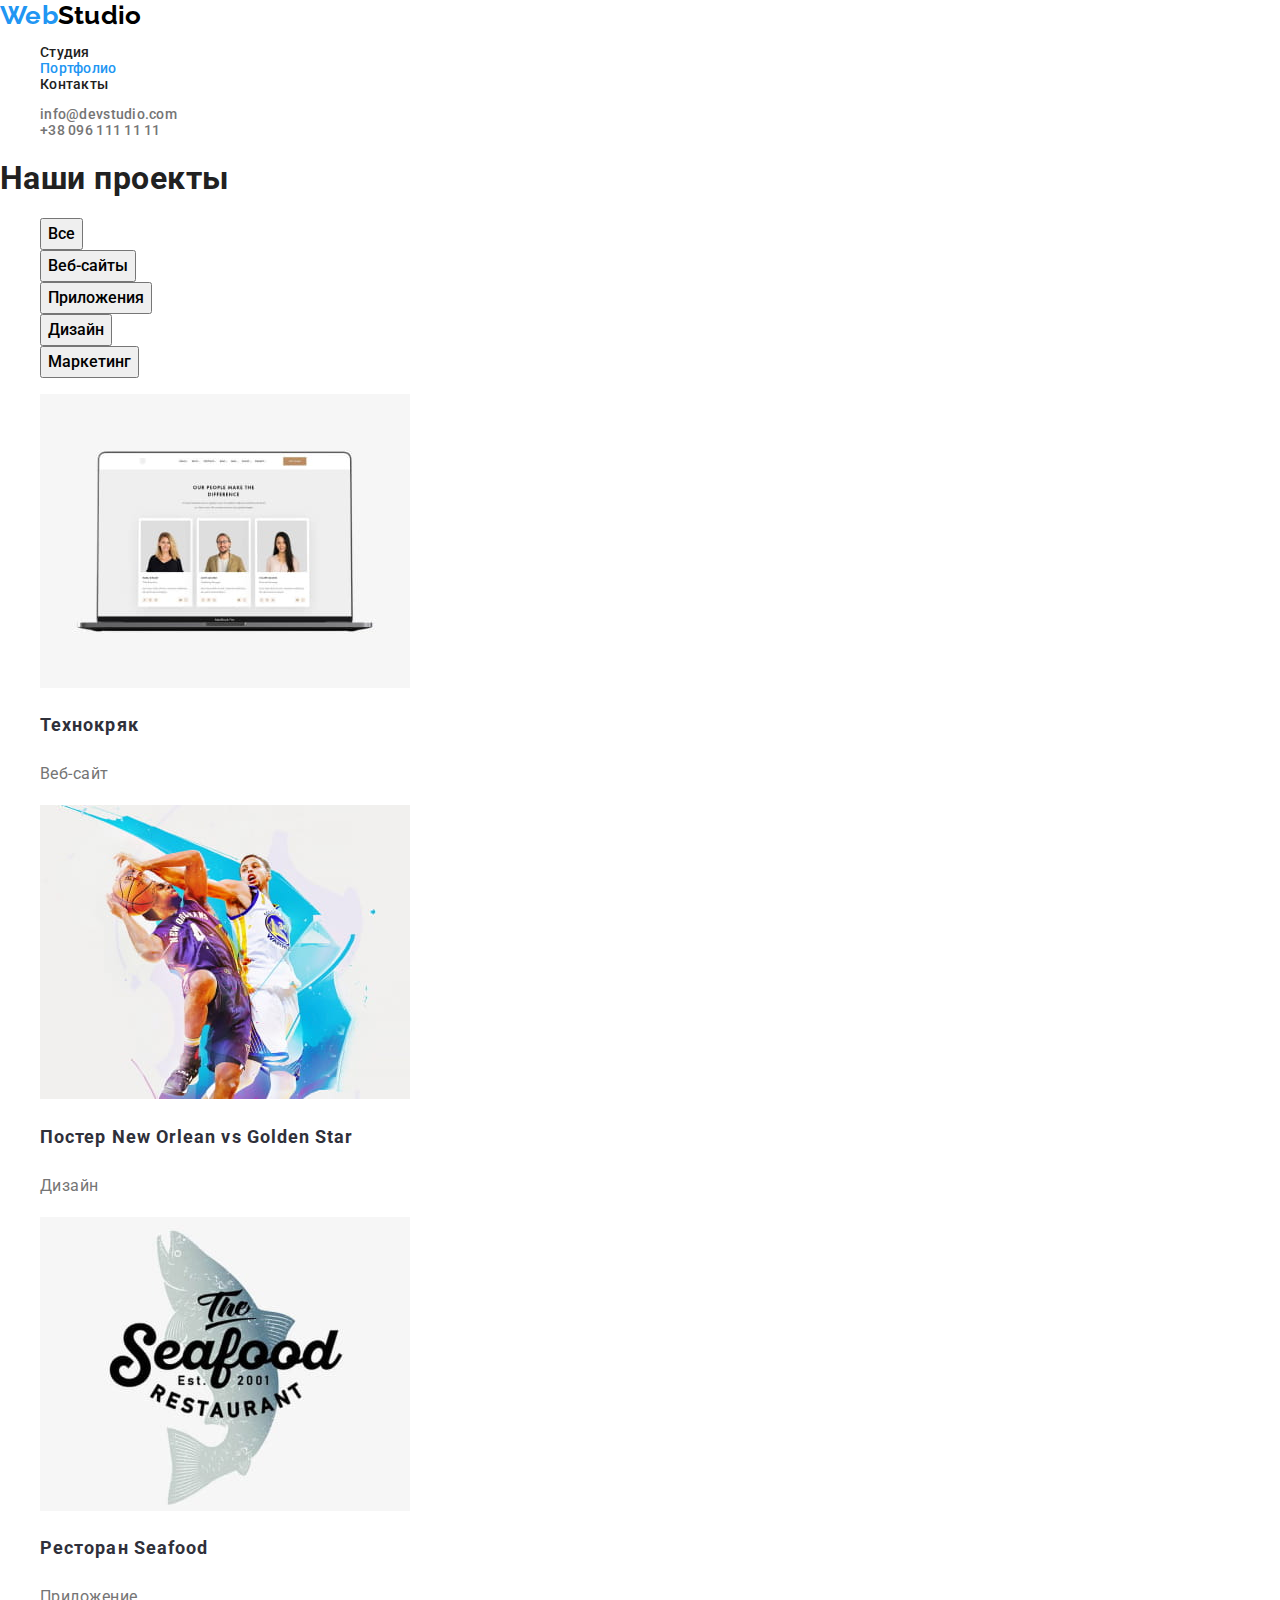
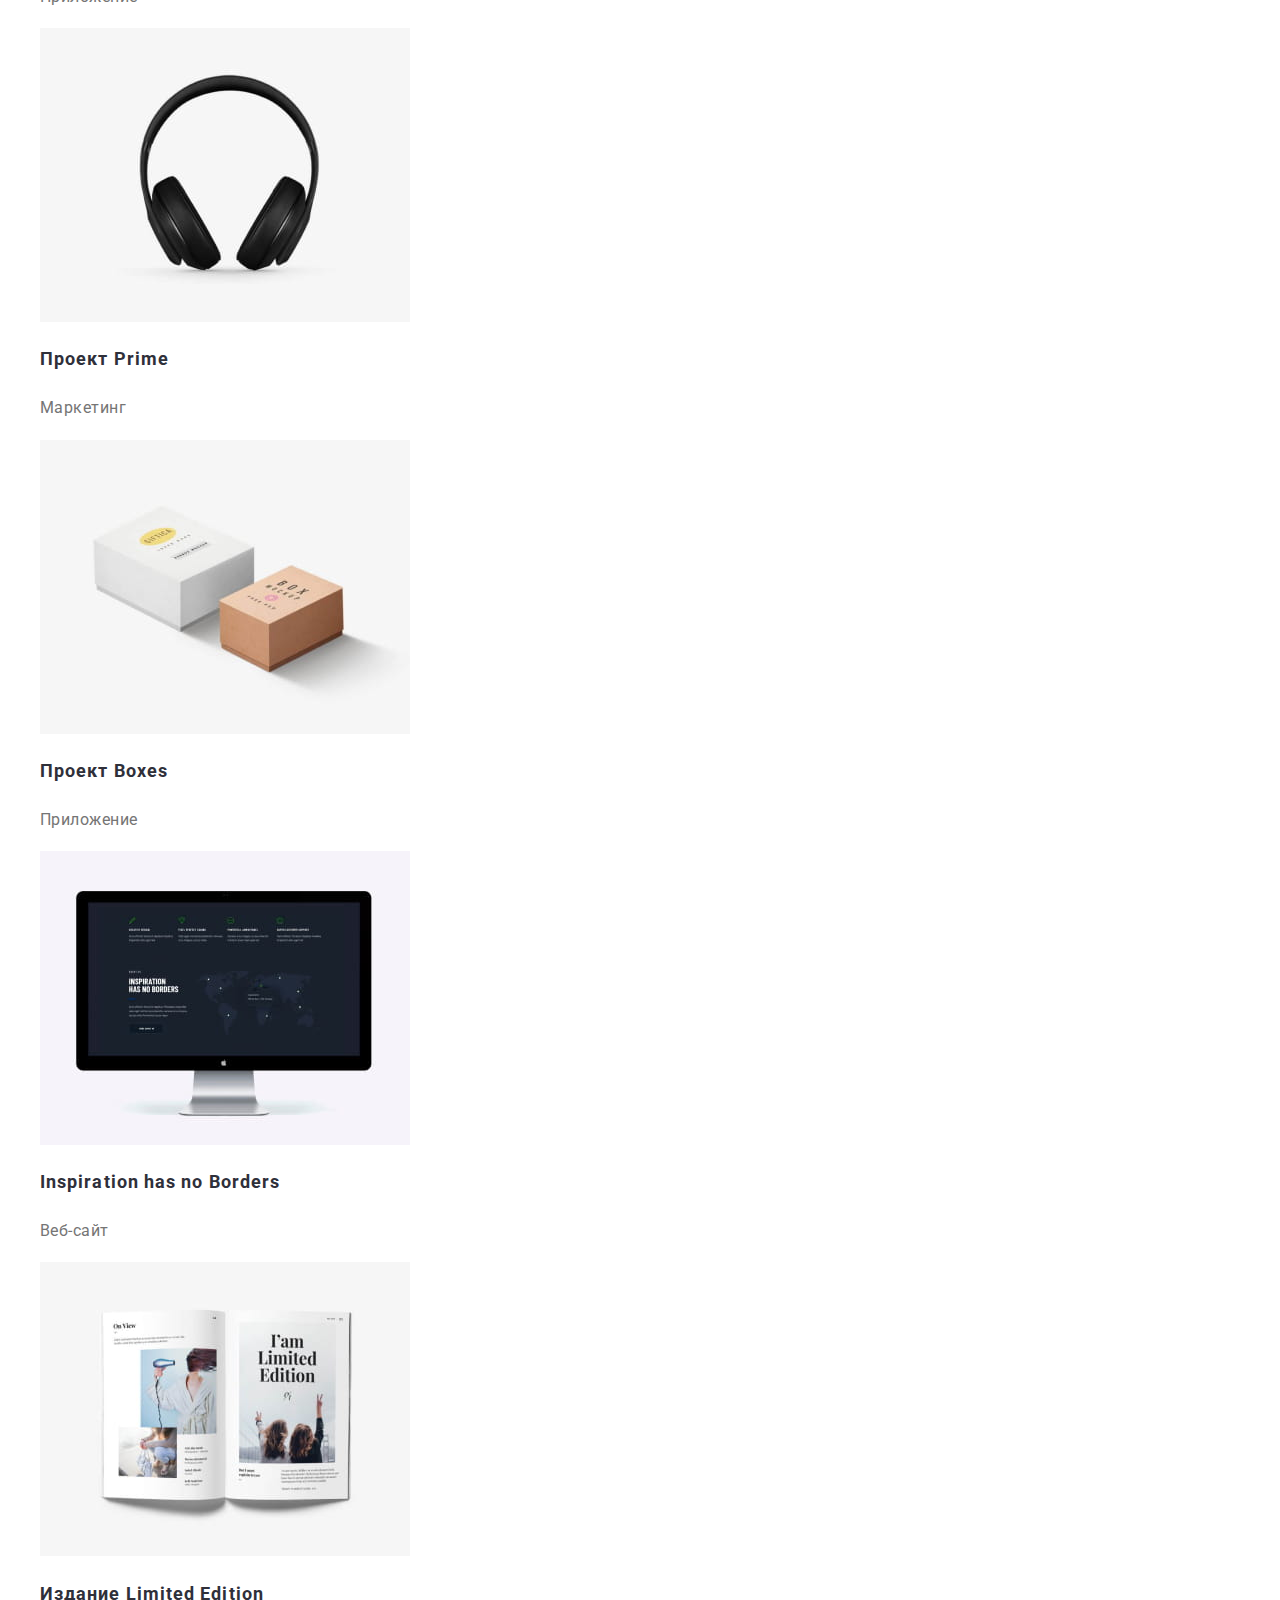
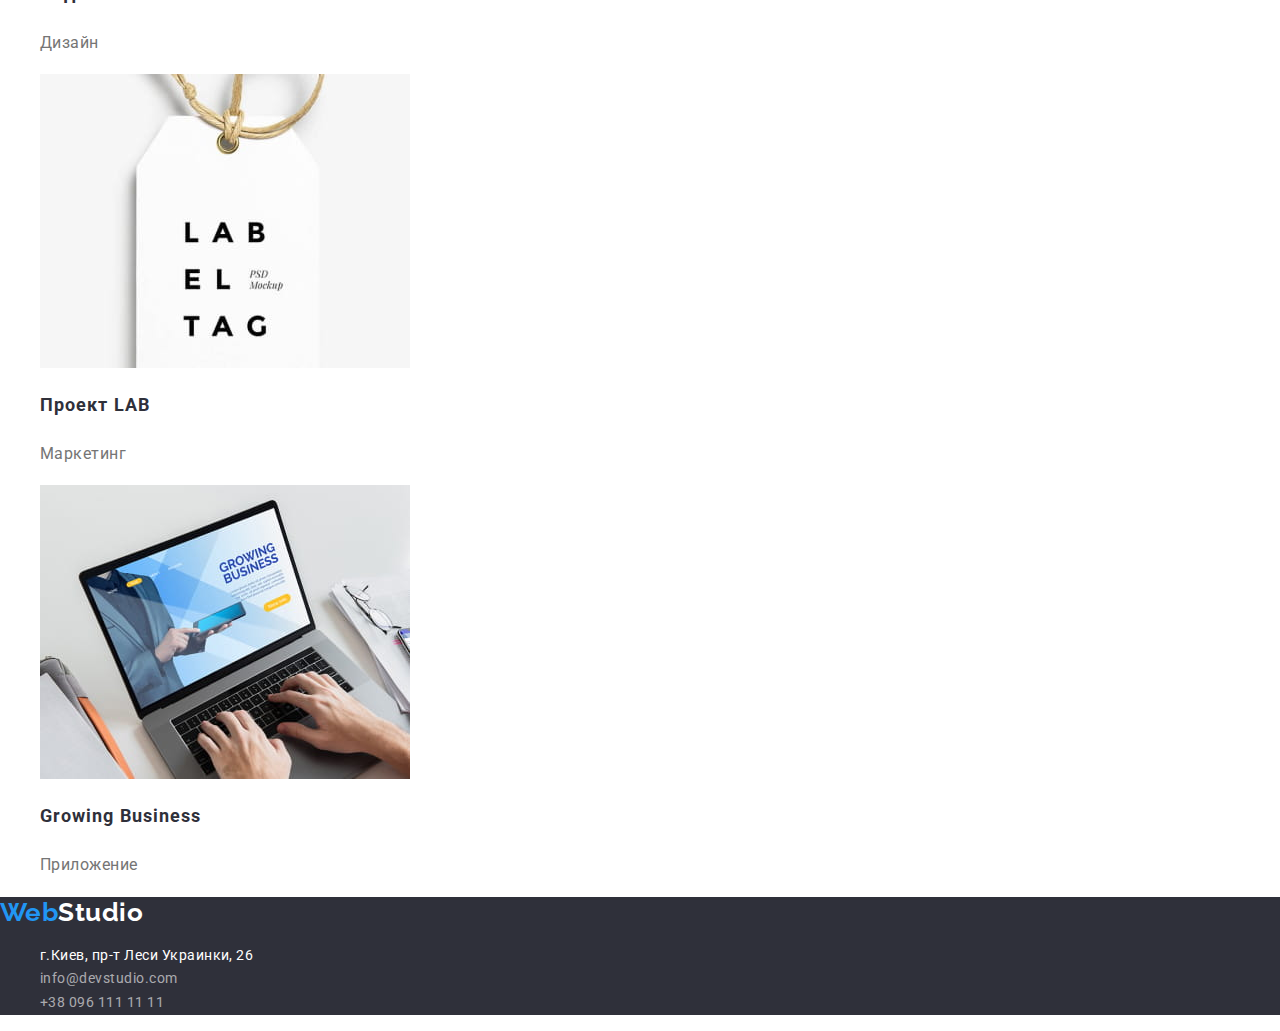
==== portfolio.html @ 336e5e49 "New folders for img" ====
<!DOCTYPE html>
<html lang="ru">

<head>
    <meta charset="UTF-8">
    <meta http-equiv="X-UA-Compatible" content="IE=edge">
    <meta name="viewport" content="width=device-width, initial-scale=1.0">
    <link href="https://fonts.googleapis.com/css2?family=Raleway:wght@700&family=Roboto:wght@400;500;700;900&display=swap"
        rel="stylesheet">    
    <title>Портфолио</title>
    <link rel="stylesheet" href="https://cdnjs.cloudflare.com/ajax/libs/modern-normalize/1.1.0/modern-normalize.min.css">
    <link href="./css/style.css" rel="stylesheet" />
</head>
<body>
    <header class="hat">
        <a href="./index.html" lang="en" class="logo"><span>Web</span>Studio</a>
        <nav>
            <ul class="site-nav">
                <li><a href="./index.html" class="link">Студия</a></li>
                <li><a href="" class="link current">Портфолио</a></li>
                <li><a href="" class="link">Контакты</a></li>
            </ul>
        </nav>
        <ul class="auth-nav">
            <li>
                <a href="mailto:info@devstudio.com" class="link">info@devstudio.com </a>
            </li>
            <li>
                <a href="tel:+380961111111" class="link"> +38 096 111 11 11 </a>
            </li>
        </ul>
    </header>
    <main>
       <section>
           <h1>Наши проекты</h1>
           <ul>
               <li><button type="button" class="filter">Все</button></li>
               <li><button type="button" class="filter">Веб-сайты</button></li>
               <li><button type="button" class="filter">Приложения</button></li>
               <li><button type="button" class="filter">Дизайн</button></li>
               <li><button type="button" class="filter">Маркетинг</button></li>
           </ul>
           <ul>
               <li><a href="">
                      <img src="./images/usprojekt/imgtehno.jpg" alt="Экран ноутбука с фотографиями" width="370">
                      <h2 class="projectname">Технокряк</h2>
                      <p class="filtername">Веб-сайт</p>
                   </a>
                </li>
                <li><a href="">
                      <img src="./images/usprojekt/imgbasket.jpg" alt="Два баскетболиста" width="370">
                      <h2 class="projectname">Постер <span lang="en">New Orlean vs Golden Star</span></h2>
                      <p class="filtername">Дизайн</p>
                    </a>
                </li>
                <li><a href="">
                       <img src="./images/usprojekt/imgfood.jpg" alt="Логотип ресторана" width="370">
                       <h2 class="projectname">Ресторан <span lang="en">Seafood</span></h2>
                       <p class="filtername">Приложение</p>
                    </a>
                </li>
                <li><a href="">
                       <img src="./images/usprojekt/imgheadphone.jpg" alt="Наушники" width="370">
                       <h2 class="projectname">Проект <span lang="en">Prime</span></h2>
                       <p class="filtername">Маркетинг</p>
                    </a>
                </li>
                <li><a href="">
                        <img src="./images/usprojekt/imgboxes.jpg" alt="Две разноцветные коробки" width="370">
                        <h2 class="projectname">Проект <span lang="en">Boxes</span></h2>
                        <p class="filtername">Приложение</p>
                    </a>
                </li>
                <li><a href="">
                        <img src="./images/usprojekt/imgmonic.jpg" alt="Монитор компьютера" width="370">
                        <h2 class="projectname"><span lang="en">Inspiration has no Borders</span></h2>
                        <p class="filtername">Веб-сайт</p>
                    </a>
                </li>
                <li><a href="">
                        <img src="./images/usprojekt/imgmagazine.jpg" alt="Страницы журнала" width="370">
                        <h2 class="projectname">Издание <span lang="en">Limited Edition</span></h2>
                        <p class="filtername">Дизайн</p>
                    </a>
                </li>
                <li><a href="">
                        <img src="./images/usprojekt/imgtag.jpg" alt="Ярлык проекта" width="370">
                        <h2 class="projectname">Проект <span lang="en">LAB</span></h2>
                        <p class="filtername">Маркетинг</p>
                    </a>
                </li>
                <li><a href="">
                        <img src="./images/usprojekt/imglaptop.jpg" alt="Человек работающий на ноутбуке" width="370">
                        <h2 class="projectname"> <span>Growing Business</span></h2>
                        <p class="filtername">Приложение</p>
                    </a>
                </li>                 
           </ul>
       </section>
    </main>
    <footer>
        <a href="/" lang="en" class="footer-logo"><span>Web</span>Studio</a>
        <address>
            <ul>
                <li>
                    <a href="/" class="post">г.Киев, пр-т Леси Украинки, 26</a>
                </li>
                <li>
                    <a href="mailto:info@devstudio.com" class="contacts">info@devstudio.com </a>
                </li>
                <li>
                    <a href="tel:+380961111111" class="contacts"> +38 096 111 11 11 </a>
                </li>
            </ul>
        </address>
    </footer>
</body>

</html>
---- css/style.css ----
/* body */
:root {
  --secondary-color: #FFFFFF;
  --animation-color: #2196F3;
  --paragraph-text-color: #757575;
  --background-main-color: #2F303A;
}
body {
  
  background: var(--secondary-color);
 
  font-family: Roboto, sans-serif;
  letter-spacing: 0.03em;
   /* main text color */
  color: #212121;    
}
a {
  text-decoration: none;  
}
ul {
  list-style-type: none;
}

/* header */
.hat {
  font-weight: 500;
  font-size: 14px;
  line-height: 1.14;
  letter-spacing: 0.02em;
}
.logo {
  color: #000000;
  font-family: 'Raleway', sans-serif;
  font-weight: 700;
  font-size: 26px;
  line-height: 1.19;
}
.logo span {
  color: var(--animation-color);
  font-family: 'Raleway', sans-serif;
}
.site-nav .link{
  color: currentColor; 
}
.site-nav .link:hover,
.site-nav .link:focus {
  color: var(--animation-color)
}
.site-nav .link.current {
 color: var(--animation-color)
}
.auth-nav .link{
    color: var(--paragraph-text-color);
   
}
.auth-nav .link:hover,
.auth-nav .link:focus {
  color:var(--animation-color)
}
.hero {
  background-color: var(--background-main-color);
  font-weight: 900;
  font-size: 44px;
  line-height: 1.36;
  text-align: center;
  letter-spacing: 0.06em;
  text-transform: uppercase;
  
  color: var(--secondary-color);
}
.button {
  font-family: inherit;
  background-color: var(--animation-color);
  font-weight: 700;
  font-size: 16px;
  line-height:1.88;
  letter-spacing: 0.06em;
  
  color: var(--secondary-color);
  cursor: pointer;
}
.button:hover,
.button:focus {
  background: #188CE8;  
}

/* features */
.header {
  font-weight: 700;
  font-size: 36px;
  line-height: 1.17;
  text-align: center;
}
.features-header {
  font-weight: 700;
  font-size: 14px;
  line-height: 1.14;
  text-transform: uppercase;   
}
.text {
  font-size: 14px;
  line-height: 1.71;
   
  color: var(--paragraph-text-color);
}  
  /* team  */

.team {
  background: #F5F4FA;
}
.staff {
  font-weight: 500;
  font-size: 16px;
  line-height: 1.19;
  text-align: center;
}
.staff-job {
  font-size: 16px;
  line-height: 1.19;
  text-align: center;
    
  color: var(--paragraph-text-color);
}
/* footer */

footer {
  background: var(--background-main-color)
}
.footer-logo {
  color: var(--secondary-color);
  font-family: 'Raleway', sans-serif;
  font-weight: 700;
  font-size: 26px;
  line-height: 1.19;
}
.footer-logo span {
  color: var(--animation-color);
  font-family: 'Raleway', sans-serif;
}
.post {
  font-style: normal;
  font-size: 14px;
  line-height: 1.71;
   
  color: var(--secondary-color);
}
.post:hover,
.post:focus {
  color: var(--animation-color)
}
.contacts {
  font-style: normal;
  font-size: 14px;
  line-height: 1.71;
  
  color: rgba(255, 255, 255, 0.6);
}
.contacts:hover,
.contacts:focus {
  color: var(--animation-color)
}
/* portfolio */
/* filter */

.filter {
font-family: inherit;
font-weight: 500;
font-size: 16px;
line-height: 1.62;
cursor: pointer;
}
.filter:hover,
.filter:focus {
  background-color: var(--animation-color);
  color: var(--secondary-color);
}
.projectname {
font-weight: 700;
font-size: 18px;
line-height: 2;
letter-spacing: 0.06em; 

color: var(--background-main-color);
}
.filtername {
font-size: 16px;
line-height: 1.88;
 
color: var(--paragraph-text-color);
}
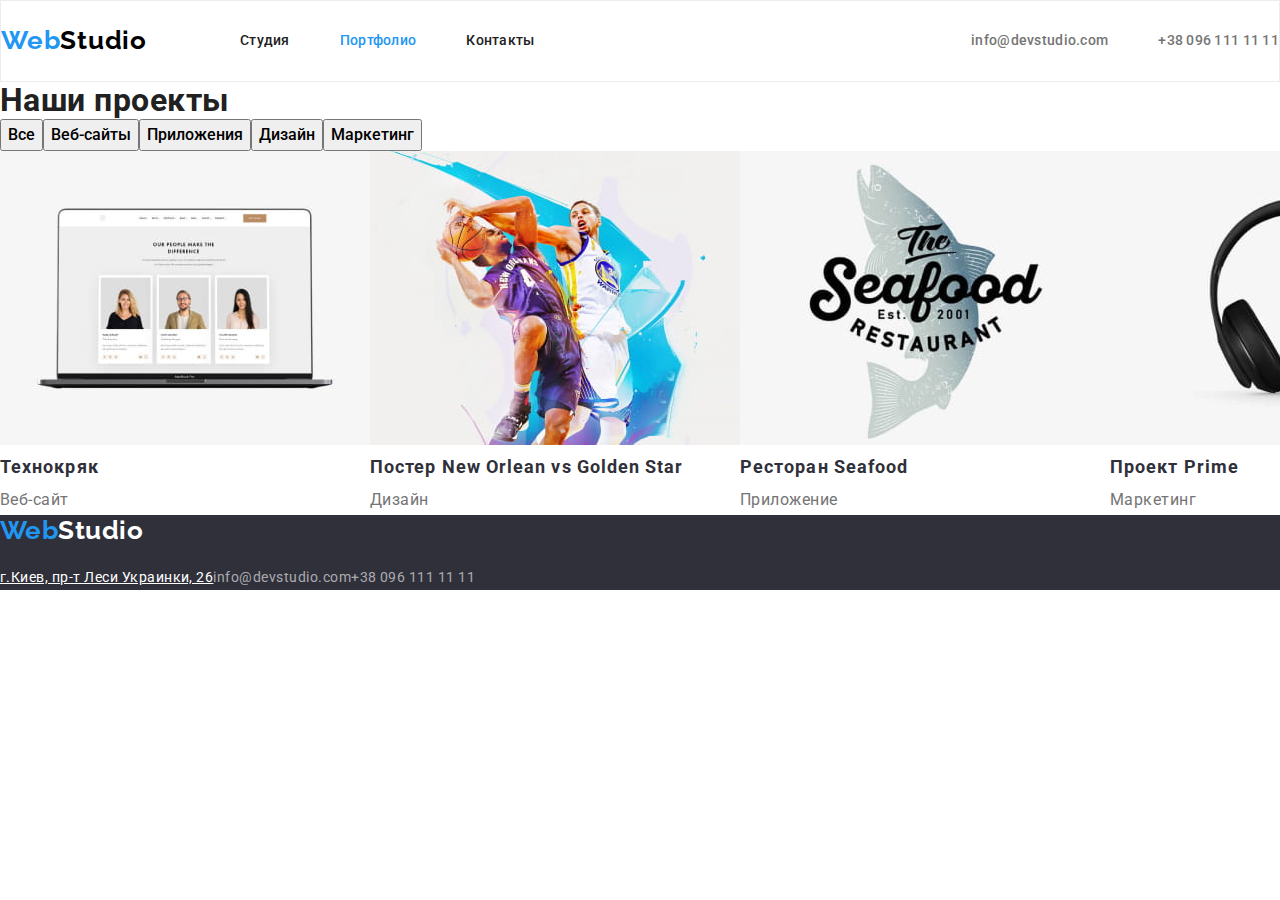
==== commit 974451c7: "Add stiles to first page" ====
--- a/portfolio.html
+++ b/portfolio.html
@@ -11,85 +11,87 @@
     <link rel="stylesheet" href="https://cdnjs.cloudflare.com/ajax/libs/modern-normalize/1.1.0/modern-normalize.min.css">
     <link href="./css/style.css" rel="stylesheet" />
 </head>
-<body>
+<body class="page">
     <header class="hat">
-        <a href="./index.html" lang="en" class="logo"><span>Web</span>Studio</a>
-        <nav>
-            <ul class="site-nav">
-                <li><a href="./index.html" class="link">Студия</a></li>
-                <li><a href="" class="link current">Портфолио</a></li>
-                <li><a href="" class="link">Контакты</a></li>
+        <div class="conteiner main-nav">
+            <a href="/" lang="en" class="logo ref"><span>Web</span>Studio</a>
+            <nav>
+                <ul class="site-nav list">
+                    <li class="site-nav item"><a href="./index.html" class="link ref">Студия</a></li>
+                    <li class="site-nav item"><a href="" class="link ref current"> Портфолио</a></li>
+                    <li class="site-nav item"><a href="" class="link ref">Контакты</a></li>
+                </ul>
+            </nav>
+            <ul class="auth-nav list">
+                <li class="item">
+                    <a href="mailto:info@devstudio.com" class="link ref">info@devstudio.com </a>
+                </li>
+                <li class="item">
+                    <a href="tel:+380961111111" class="link ref"> +38 096 111 11 11 </a>
+                </li>
             </ul>
-        </nav>
-        <ul class="auth-nav">
-            <li>
-                <a href="mailto:info@devstudio.com" class="link">info@devstudio.com </a>
-            </li>
-            <li>
-                <a href="tel:+380961111111" class="link"> +38 096 111 11 11 </a>
-            </li>
-        </ul>
+        </div>
     </header>
     <main>
        <section>
            <h1>Наши проекты</h1>
-           <ul>
+           <ul class="list">
                <li><button type="button" class="filter">Все</button></li>
                <li><button type="button" class="filter">Веб-сайты</button></li>
                <li><button type="button" class="filter">Приложения</button></li>
                <li><button type="button" class="filter">Дизайн</button></li>
                <li><button type="button" class="filter">Маркетинг</button></li>
            </ul>
-           <ul>
-               <li><a href="">
+           <ul class="list">
+               <li><a href="" class="ref">
                       <img src="./images/usprojekt/imgtehno.jpg" alt="Экран ноутбука с фотографиями" width="370">
                       <h2 class="projectname">Технокряк</h2>
                       <p class="filtername">Веб-сайт</p>
                    </a>
                 </li>
-                <li><a href="">
+                <li><a href="" class="ref">
                       <img src="./images/usprojekt/imgbasket.jpg" alt="Два баскетболиста" width="370">
                       <h2 class="projectname">Постер <span lang="en">New Orlean vs Golden Star</span></h2>
                       <p class="filtername">Дизайн</p>
                     </a>
                 </li>
-                <li><a href="">
+                <li><a href="" class="ref">
                        <img src="./images/usprojekt/imgfood.jpg" alt="Логотип ресторана" width="370">
                        <h2 class="projectname">Ресторан <span lang="en">Seafood</span></h2>
                        <p class="filtername">Приложение</p>
                     </a>
                 </li>
-                <li><a href="">
+                <li><a href="" class="ref">
                        <img src="./images/usprojekt/imgheadphone.jpg" alt="Наушники" width="370">
                        <h2 class="projectname">Проект <span lang="en">Prime</span></h2>
                        <p class="filtername">Маркетинг</p>
                     </a>
                 </li>
-                <li><a href="">
+                <li><a href="" class="ref">
                         <img src="./images/usprojekt/imgboxes.jpg" alt="Две разноцветные коробки" width="370">
                         <h2 class="projectname">Проект <span lang="en">Boxes</span></h2>
                         <p class="filtername">Приложение</p>
                     </a>
                 </li>
-                <li><a href="">
+                <li><a href="" class="ref">
                         <img src="./images/usprojekt/imgmonic.jpg" alt="Монитор компьютера" width="370">
                         <h2 class="projectname"><span lang="en">Inspiration has no Borders</span></h2>
                         <p class="filtername">Веб-сайт</p>
                     </a>
                 </li>
-                <li><a href="">
+                <li><a href="" class="ref">
                         <img src="./images/usprojekt/imgmagazine.jpg" alt="Страницы журнала" width="370">
                         <h2 class="projectname">Издание <span lang="en">Limited Edition</span></h2>
                         <p class="filtername">Дизайн</p>
                     </a>
                 </li>
-                <li><a href="">
+                <li><a href="" class="ref">
                         <img src="./images/usprojekt/imgtag.jpg" alt="Ярлык проекта" width="370">
                         <h2 class="projectname">Проект <span lang="en">LAB</span></h2>
                         <p class="filtername">Маркетинг</p>
                     </a>
                 </li>
-                <li><a href="">
+                <li><a href="" class="ref">
                         <img src="./images/usprojekt/imglaptop.jpg" alt="Человек работающий на ноутбуке" width="370">
                         <h2 class="projectname"> <span>Growing Business</span></h2>
                         <p class="filtername">Приложение</p>
@@ -99,17 +101,17 @@
        </section>
     </main>
     <footer>
-        <a href="/" lang="en" class="footer-logo"><span>Web</span>Studio</a>
+        <a href="/" lang="en" class="footer-logo ref"><span>Web</span>Studio</a>
         <address>
-            <ul>
+            <ul class="list">
                 <li>
                     <a href="/" class="post">г.Киев, пр-т Леси Украинки, 26</a>
                 </li>
                 <li>
-                    <a href="mailto:info@devstudio.com" class="contacts">info@devstudio.com </a>
+                    <a href="mailto:info@devstudio.com" class="contacts ref">info@devstudio.com </a>
                 </li>
                 <li>
-                    <a href="tel:+380961111111" class="contacts"> +38 096 111 11 11 </a>
+                    <a href="tel:+380961111111" class="contacts ref"> +38 096 111 11 11 </a>
                 </li>
             </ul>
         </address>
--- a/css/style.css
+++ b/css/style.css
@@ -5,30 +5,61 @@
   --paragraph-text-color: #757575;
   --background-main-color: #2F303A;
 }
-body {
-  
-  background: var(--secondary-color);
- 
+
+h1,
+h2,
+h3,
+ul,
+p {
+  margin-top: 0;
+  margin-bottom: 0;
+}
+.page {
   font-family: Roboto, sans-serif;
   letter-spacing: 0.03em;
    /* main text color */
   color: #212121;    
 }
-a {
+.section {
+  padding-top: 94px;
+  padding-bottom: 94px;
+}
+
+.ref {
   text-decoration: none;  
 }
-ul {
+.list {
+  display: flex;
+  padding-left: 0;
   list-style-type: none;
 }
 
-/* header */
+/* Navigation*/
+
 .hat {
+  border: 1px solid #ECECEC;
   font-weight: 500;
   font-size: 14px;
   line-height: 1.14;
   letter-spacing: 0.02em;
 }
+.container {
+  outline: 2px solid red;
+  width: 1200px;
+  padding-left: 15px;
+  padding-right: 15px;
+  margin-right: auto;
+  margin-left: auto;
+}
+.main-nav {
+  display: flex;
+  align-items: center;
+}
 .logo {
+  margin-top: 24px;
+  margin-bottom: 25px;
+  letter-spacing: 0.03em;
+  
   color: #000000;
   font-family: 'Raleway', sans-serif;
   font-weight: 700;
@@ -39,8 +70,15 @@
   color: var(--animation-color);
   font-family: 'Raleway', sans-serif;
 }
-.site-nav .link{
-  color: currentColor; 
+.item:not(:last-child) {
+  margin-right: 50px;
+}
+.site-nav.list {
+  padding: 0;
+  margin-left: 93px;
+}
+.site-nav .link{  
+  color: currentColor;   
 }
 .site-nav .link:hover,
 .site-nav .link:focus {
@@ -49,28 +87,42 @@
 .site-nav .link.current {
  color: var(--animation-color)
 }
+.auth-nav.list {
+  padding-left: 0;
+  margin-left: auto;
+}
 .auth-nav .link{
-    color: var(--paragraph-text-color);
-   
+    color: var(--paragraph-text-color);   
 }
 .auth-nav .link:hover,
 .auth-nav .link:focus {
   color:var(--animation-color)
 }
+
+/* Content of page */
+/* hero */
 .hero {
-  background-color: var(--background-main-color);
+text-align: center;
+background-color: var(--background-main-color);
+}
+.slogan {
+  width: 1200px;
+  margin-bottom: 30px;
   font-weight: 900;
   font-size: 44px;
-  line-height: 1.36;
-  text-align: center;
+  line-height: 1.36;  
   letter-spacing: 0.06em;
   text-transform: uppercase;
   
-  color: var(--secondary-color);
+  color: var(--secondary-color);  
 }
 .button {
+  margin-bottom: 200px;
   font-family: inherit;
   background-color: var(--animation-color);
+  box-shadow: 0px 4px 4px rgba(0, 0, 0, 0.15);
+  border-radius: 4px;
+  padding: 8px 30px;
   font-weight: 700;
   font-size: 16px;
   line-height:1.88;
@@ -84,49 +136,132 @@
   background: #188CE8;  
 }
 
-/* features */
+/* section features */
 .header {
   font-weight: 700;
   font-size: 36px;
   line-height: 1.17;
   text-align: center;
 }
+.hidden {
+  position: absolute;
+  width: 1px;
+  height: 1px;
+  margin: -1px;
+  border: 0;
+  padding: 0;
+
+  white-space: nowrap;
+  clip-path: inset(100%);
+  clip: rect(0 0 0 0);
+  overflow: hidden;
+}
 .features-header {
+  margin-bottom: 10px;
   font-weight: 700;
   font-size: 14px;
   line-height: 1.14;
   text-transform: uppercase;   
 }
+.features.list {
+  flex-wrap: wrap;
+}
+.features-box {
+  width: 270px;  
+  margin-right: 30px;  
+}
+.features-box:nth-child(4n) {
+  margin-right: 0;
+}
+/* section specialization */
+
+.specialization {
+  width: 376px;
+  margin-right: auto;
+  margin-left: auto;
+  margin-bottom: 50px;
+}
+.specialization-list {
+  width: 370px;
+  margin-right: 30px;  
+}
+.specialization-list:nth-child(3n) {
+  margin-right: 0;
+}
+.specialization-list:nth-last-child()
 .text {
   font-size: 14px;
   line-height: 1.71;
    
   color: var(--paragraph-text-color);
-}  
-  /* team  */
+} 
+.image {
+  display: block;
+}
+  /* section team  */
 
 .team {
   background: #F5F4FA;
 }
+.team-list {
+  width: 264px;
+  margin-right: auto;
+  margin-left: auto;
+  margin-bottom: 50px;
+}
+.team-staff {
+  display: block;
+  width: 270px;
+  margin-right: 30px;
+  box-shadow: 0px 1px 3px rgba(0, 0, 0, 0.12),
+  0px 1px 1px rgba(0, 0, 0, 0.14),
+  0px 2px 1px rgba(0, 0, 0, 0.2);
+  border-radius: 0px 0px 4px 4px;
+  background-color: #FFFFFF;
+}
+.team-staff:nth-child(4n) {
+  margin-right: 0;
+}
+.team-player {
+  margin-bottom: 30px;
+}
+.card {
+ text-align: center;
+  
+}
 .staff {
+  margin-bottom: 10px;
   font-weight: 500;
   font-size: 16px;
   line-height: 1.19;
-  text-align: center;
-}
+ }
 .staff-job {
+  margin-bottom: 30px;
   font-size: 16px;
   line-height: 1.19;
-  text-align: center;
-    
+     
   color: var(--paragraph-text-color);
 }
-/* footer */
+
+/* Footer */
 
 footer {
   background: var(--background-main-color)
 }
-.footer-logo {
+.infooter {
+  padding-top: 60px;
+}
+.box {  
+  display: inline-flex;
+  padding-top: 60px;
+  padding-bottom: 60px;
+  flex-direction: column;
+  width: 231px;
+}
+.footer-logo { 
+  display: inline-block;
+  width: 145px;
+  margin-bottom: 20px;  
   color: var(--secondary-color);
   font-family: 'Raleway', sans-serif;
   font-weight: 700;
@@ -136,6 +271,16 @@
 .footer-logo span {
   color: var(--animation-color);
   font-family: 'Raleway', sans-serif;
+}
+.address-list {
+  display: inline-flex;
+  flex-direction: column;
+  width: 231px;
+  padding-left: 0;
+  list-style-type: none;  
+}
+.address-item:not(:last-child) {
+  padding-bottom: 5px;
 }
 .post {
   font-style: normal;
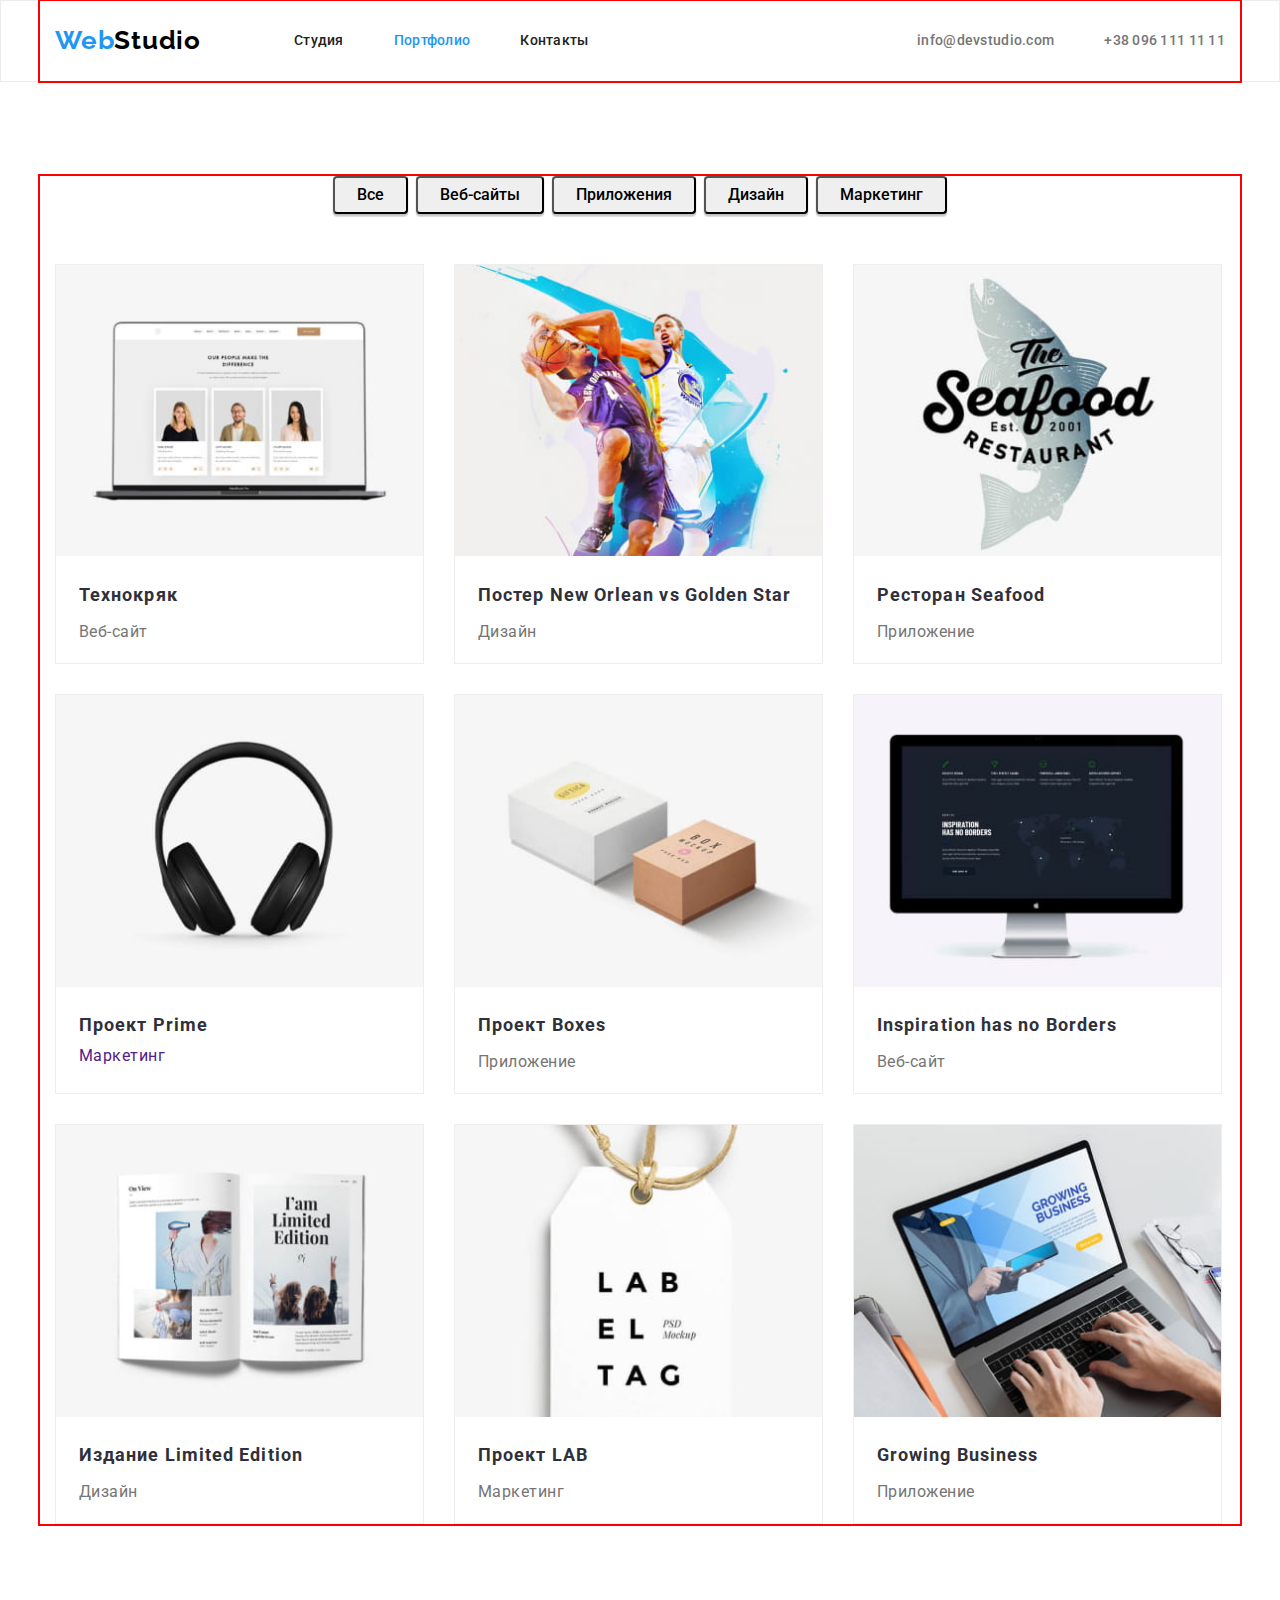
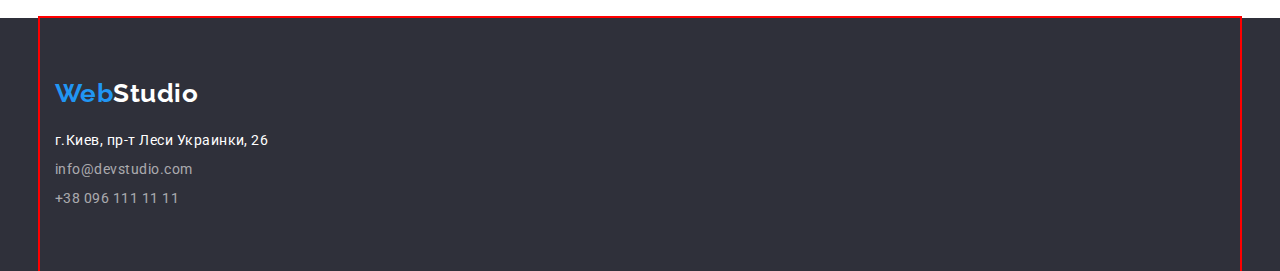
==== commit 065fcf40: "Add styles to second page" ====
--- a/portfolio.html
+++ b/portfolio.html
@@ -12,13 +12,14 @@
     <link href="./css/style.css" rel="stylesheet" />
 </head>
 <body class="page">
+    <!-- Portfolio -->
     <header class="hat">
-        <div class="conteiner main-nav">
+        <div class="container main-nav">
             <a href="/" lang="en" class="logo ref"><span>Web</span>Studio</a>
             <nav>
                 <ul class="site-nav list">
                     <li class="site-nav item"><a href="./index.html" class="link ref">Студия</a></li>
-                    <li class="site-nav item"><a href="" class="link ref current"> Портфолио</a></li>
+                    <li class="site-nav item"><a href="" class="link current ref"> Портфолио</a></li>
                     <li class="site-nav item"><a href="" class="link ref">Контакты</a></li>
                 </ul>
             </nav>
@@ -33,88 +34,121 @@
         </div>
     </header>
     <main>
-       <section>
-           <h1>Наши проекты</h1>
-           <ul class="list">
-               <li><button type="button" class="filter">Все</button></li>
-               <li><button type="button" class="filter">Веб-сайты</button></li>
-               <li><button type="button" class="filter">Приложения</button></li>
-               <li><button type="button" class="filter">Дизайн</button></li>
-               <li><button type="button" class="filter">Маркетинг</button></li>
-           </ul>
-           <ul class="list">
-               <li><a href="" class="ref">
-                      <img src="./images/usprojekt/imgtehno.jpg" alt="Экран ноутбука с фотографиями" width="370">
-                      <h2 class="projectname">Технокряк</h2>
-                      <p class="filtername">Веб-сайт</p>
-                   </a>
-                </li>
-                <li><a href="" class="ref">
-                      <img src="./images/usprojekt/imgbasket.jpg" alt="Два баскетболиста" width="370">
-                      <h2 class="projectname">Постер <span lang="en">New Orlean vs Golden Star</span></h2>
-                      <p class="filtername">Дизайн</p>
-                    </a>
-                </li>
-                <li><a href="" class="ref">
-                       <img src="./images/usprojekt/imgfood.jpg" alt="Логотип ресторана" width="370">
-                       <h2 class="projectname">Ресторан <span lang="en">Seafood</span></h2>
-                       <p class="filtername">Приложение</p>
-                    </a>
-                </li>
-                <li><a href="" class="ref">
-                       <img src="./images/usprojekt/imgheadphone.jpg" alt="Наушники" width="370">
-                       <h2 class="projectname">Проект <span lang="en">Prime</span></h2>
-                       <p class="filtername">Маркетинг</p>
-                    </a>
-                </li>
-                <li><a href="" class="ref">
-                        <img src="./images/usprojekt/imgboxes.jpg" alt="Две разноцветные коробки" width="370">
-                        <h2 class="projectname">Проект <span lang="en">Boxes</span></h2>
-                        <p class="filtername">Приложение</p>
-                    </a>
-                </li>
-                <li><a href="" class="ref">
-                        <img src="./images/usprojekt/imgmonic.jpg" alt="Монитор компьютера" width="370">
-                        <h2 class="projectname"><span lang="en">Inspiration has no Borders</span></h2>
-                        <p class="filtername">Веб-сайт</p>
-                    </a>
-                </li>
-                <li><a href="" class="ref">
-                        <img src="./images/usprojekt/imgmagazine.jpg" alt="Страницы журнала" width="370">
-                        <h2 class="projectname">Издание <span lang="en">Limited Edition</span></h2>
-                        <p class="filtername">Дизайн</p>
-                    </a>
-                </li>
-                <li><a href="" class="ref">
-                        <img src="./images/usprojekt/imgtag.jpg" alt="Ярлык проекта" width="370">
-                        <h2 class="projectname">Проект <span lang="en">LAB</span></h2>
-                        <p class="filtername">Маркетинг</p>
-                    </a>
-                </li>
-                <li><a href="" class="ref">
-                        <img src="./images/usprojekt/imglaptop.jpg" alt="Человек работающий на ноутбуке" width="370">
-                        <h2 class="projectname"> <span>Growing Business</span></h2>
-                        <p class="filtername">Приложение</p>
-                    </a>
-                </li>                 
-           </ul>
+        <!-- Our Projects -->
+       <section class="section">
+            <div class="container">
+                <h1 class="header hidden">Наши проекты</h1>
+                <!-- Filters -->
+                <div class="filters">
+                <ul class="list rectangles">
+                    <li class="rectangle"><button type="button" class="filter">Все</button></li>
+                    <li class="rectangle"><button type="button" class="filter">Веб-сайты</button></li>
+                    <li class="rectangle"><button type="button" class="filter">Приложения</button></li>
+                    <li class="rectangle"><button type="button" class="filter">Дизайн</button></li>
+                    <li class="rectangle"><button type="button" class="filter">Маркетинг</button></li>
+                </ul>
+                <!-- Projects -->
+                </div>
+            <div class="projects">
+                <ul class="project-list list">
+                    <li class="project"><a href="" class="ref">
+                            <img class="project-item" src="./images/usprojekt/imgtehno.jpg" alt="Экран ноутбука с фотографиями" width="367">
+                            <div class="project-card">
+                                <h2 class="project-name">Технокряк</h2>
+                                <p class="filter-name">Веб-сайт</p>
+                            </div>                            
+                        </a>
+                    </li>
+                    <li class="project"><a href="" class="ref">
+                            <img class="project-item" src="./images/usprojekt/imgbasket.jpg" alt="Два баскетболиста" width="367">
+                            <div class="project-card">
+                                <h2 class="project-name">Постер <span lang="en">New Orlean vs Golden Star</span></h2>
+                                <p class="filter-name">Дизайн</p>
+                            </div>                            
+                        </a>
+                    </li>
+                    <li class="project"><a href="" class="ref">
+                            <img class="project-item" src="./images/usprojekt/imgfood.jpg" alt="Логотип ресторана" width="367">
+                            <div class="project-card">
+                                <h2 class="project-name">Ресторан <span lang="en">Seafood</span></h2>
+                                <p class="filter-name">Приложение</p>
+                            </div>                            
+                        </a>
+                    </li>
+                    <li class="project"><a href="" class="ref">
+                            <img class="project-item" src="./images/usprojekt/imgheadphone.jpg" alt="Наушники" width="367">
+                            <div class="project-card">
+                                <h2 class="project-name">Проект <span lang="en">Prime</span></h2>
+                                <p class="filte-rname">Маркетинг</p>
+                            </div>                            
+                        </a>
+                    </li>
+                    <li class="project"><a href="" class="ref">
+                            <img class="project-item" src="./images/usprojekt/imgboxes.jpg" alt="Две разноцветные коробки" width="367">
+                            <div class="project-card">
+                                <h2 class="project-name">Проект <span lang="en">Boxes</span></h2>
+                                <p class="filter-name">Приложение</p>
+                            </div>                            
+                        </a>
+                    </li>
+                    <li class="project"><a href="" class="ref">
+                            <img class="project-item" src="./images/usprojekt/imgmonic.jpg" alt="Монитор компьютера" width="367">
+                            <div class="project-card">
+                                <h2 class="project-name"><span lang="en">Inspiration has no Borders</span></h2>
+                                <p class="filter-name">Веб-сайт</p>
+                            </div>                            
+                        </a>
+                    </li>
+                    <li class="project"><a href="" class="ref">
+                            <img class="project-item" src="./images/usprojekt/imgmagazine.jpg" alt="Страницы журнала" width="367">
+                            <div class="project-card">
+                                <h2 class="project-name">Издание <span lang="en">Limited Edition</span></h2>
+                                <p class="filter-name">Дизайн</p>
+                            </div>                            
+                        </a>
+                    </li>
+                    <li class="project"><a href="" class="ref">
+                            <img class="project-item" src="./images/usprojekt/imgtag.jpg" alt="Ярлык проекта" width="367">
+                            <div class="project-card">
+                                <h2 class="project-name">Проект <span lang="en">LAB</span></h2>
+                                <p class="filter-name">Маркетинг</p>
+                            </div>                            
+                        </a>
+                    </li>
+                    <li class="project"><a href="" class="ref">
+                            <img class="project-item" src="./images/usprojekt/imglaptop.jpg" alt="Человек работающий на ноутбуке" width="367">
+                            <div class="project-card">
+                                <h2 class="project-name"><span lang="en">Growing Business</span></h2>
+                                <p class="filter-name">Приложение</p>
+                            </div>                            
+                        </a>
+                    </li>
+                </ul>
+            </div>           
+        </div>
        </section>
     </main>
+    <!-- Footer -->
     <footer>
-        <a href="/" lang="en" class="footer-logo ref"><span>Web</span>Studio</a>
-        <address>
-            <ul class="list">
-                <li>
-                    <a href="/" class="post">г.Киев, пр-т Леси Украинки, 26</a>
-                </li>
-                <li>
-                    <a href="mailto:info@devstudio.com" class="contacts ref">info@devstudio.com </a>
-                </li>
-                <li>
-                    <a href="tel:+380961111111" class="contacts ref"> +38 096 111 11 11 </a>
-                </li>
-            </ul>
-        </address>
+        <section class="footer container">
+            <div class="infooter box">
+                <a href="/" lang="en" class="footer-logo ref"><span>Web</span>Studio</a>
+                <address>
+                    <ul class="address-list">
+                        <li class="address-item">
+                            <a href="/" class="post ref">г.Киев, пр-т Леси Украинки, 26</a>
+                        </li>
+                        <li class="address-item">
+                            <a href="mailto:info@devstudio.com" class="address contacts ref">info@devstudio.com </a>
+                        </li>
+                        <li class="address-item">
+                            <a href="tel:+380961111111" class="contacts ref"> +38 096 111 11 11 </a>
+                        </li>
+                    </ul>
+                </address>
+            </div>
+        </section>
+    
     </footer>
 </body>
 
--- a/css/style.css
+++ b/css/style.css
@@ -4,6 +4,7 @@
   --animation-color: #2196F3;
   --paragraph-text-color: #757575;
   --background-main-color: #2F303A;
+   
 }
 
 h1,
@@ -217,7 +218,7 @@
   0px 1px 1px rgba(0, 0, 0, 0.14),
   0px 2px 1px rgba(0, 0, 0, 0.2);
   border-radius: 0px 0px 4px 4px;
-  background-color: #FFFFFF;
+  background-color: var(--secondary-color);
 }
 .team-staff:nth-child(4n) {
   margin-right: 0;
@@ -304,32 +305,66 @@
 .contacts:focus {
   color: var(--animation-color)
 }
-/* portfolio */
-/* filter */
-
+/* Page Portfolio */
+/* Our Projects */
+
+.rectangles {
+  justify-content: center; 
+  margin-bottom: 50px;
+}
+.rectangles .rectangle + .rectangle {
+  margin-left: 8px;
+}
 .filter {
-font-family: inherit;
-font-weight: 500;
-font-size: 16px;
-line-height: 1.62;
-cursor: pointer;
+  padding: 4px 22px;
+  font-family: inherit;
+  font-weight: 500;
+  font-size: 16px;
+  line-height: 1.62;
+  box-shadow: 0px 3px 1px rgba(0, 0, 0, 0.1),
+  0px 1px 2px rgba(0, 0, 0, 0.08),
+  0px 2px 2px rgba(0, 0, 0, 0.12);
+  border-radius: 4px;
+  cursor: pointer;
 }
 .filter:hover,
 .filter:focus {
   background-color: var(--animation-color);
   color: var(--secondary-color);
 }
-.projectname {
-font-weight: 700;
-font-size: 18px;
-line-height: 2;
-letter-spacing: 0.06em; 
-
-color: var(--background-main-color);
-}
-.filtername {
-font-size: 16px;
-line-height: 1.88;
- 
-color: var(--paragraph-text-color);
-}
+.project-list {
+  flex-wrap: wrap;  
+  background: var(--secondary-color);  
+}
+.project {
+  border: 1px solid #EEEEEE; 
+}
+.project:not(:nth-child(3n)) {
+  margin-right: 30px;  
+}
+.project:not(:nth-child(n + 7)) {
+  margin-bottom: 30px;
+}
+.project-item {
+  margin-bottom: 16px;
+}
+.project-card {
+  margin-right: 23px;
+  margin-bottom: 16px;
+  margin-left: 23px;
+}
+.project-name {
+  margin-bottom: 4px;
+  font-weight: 700;
+  font-size: 18px;
+  line-height: 2;
+  letter-spacing: 0.06em; 
+
+  color: var(--background-main-color);
+}
+.filter-name {
+  font-size: 16px;
+  line-height: 1.88;
+  
+  color: var(--paragraph-text-color);
+}
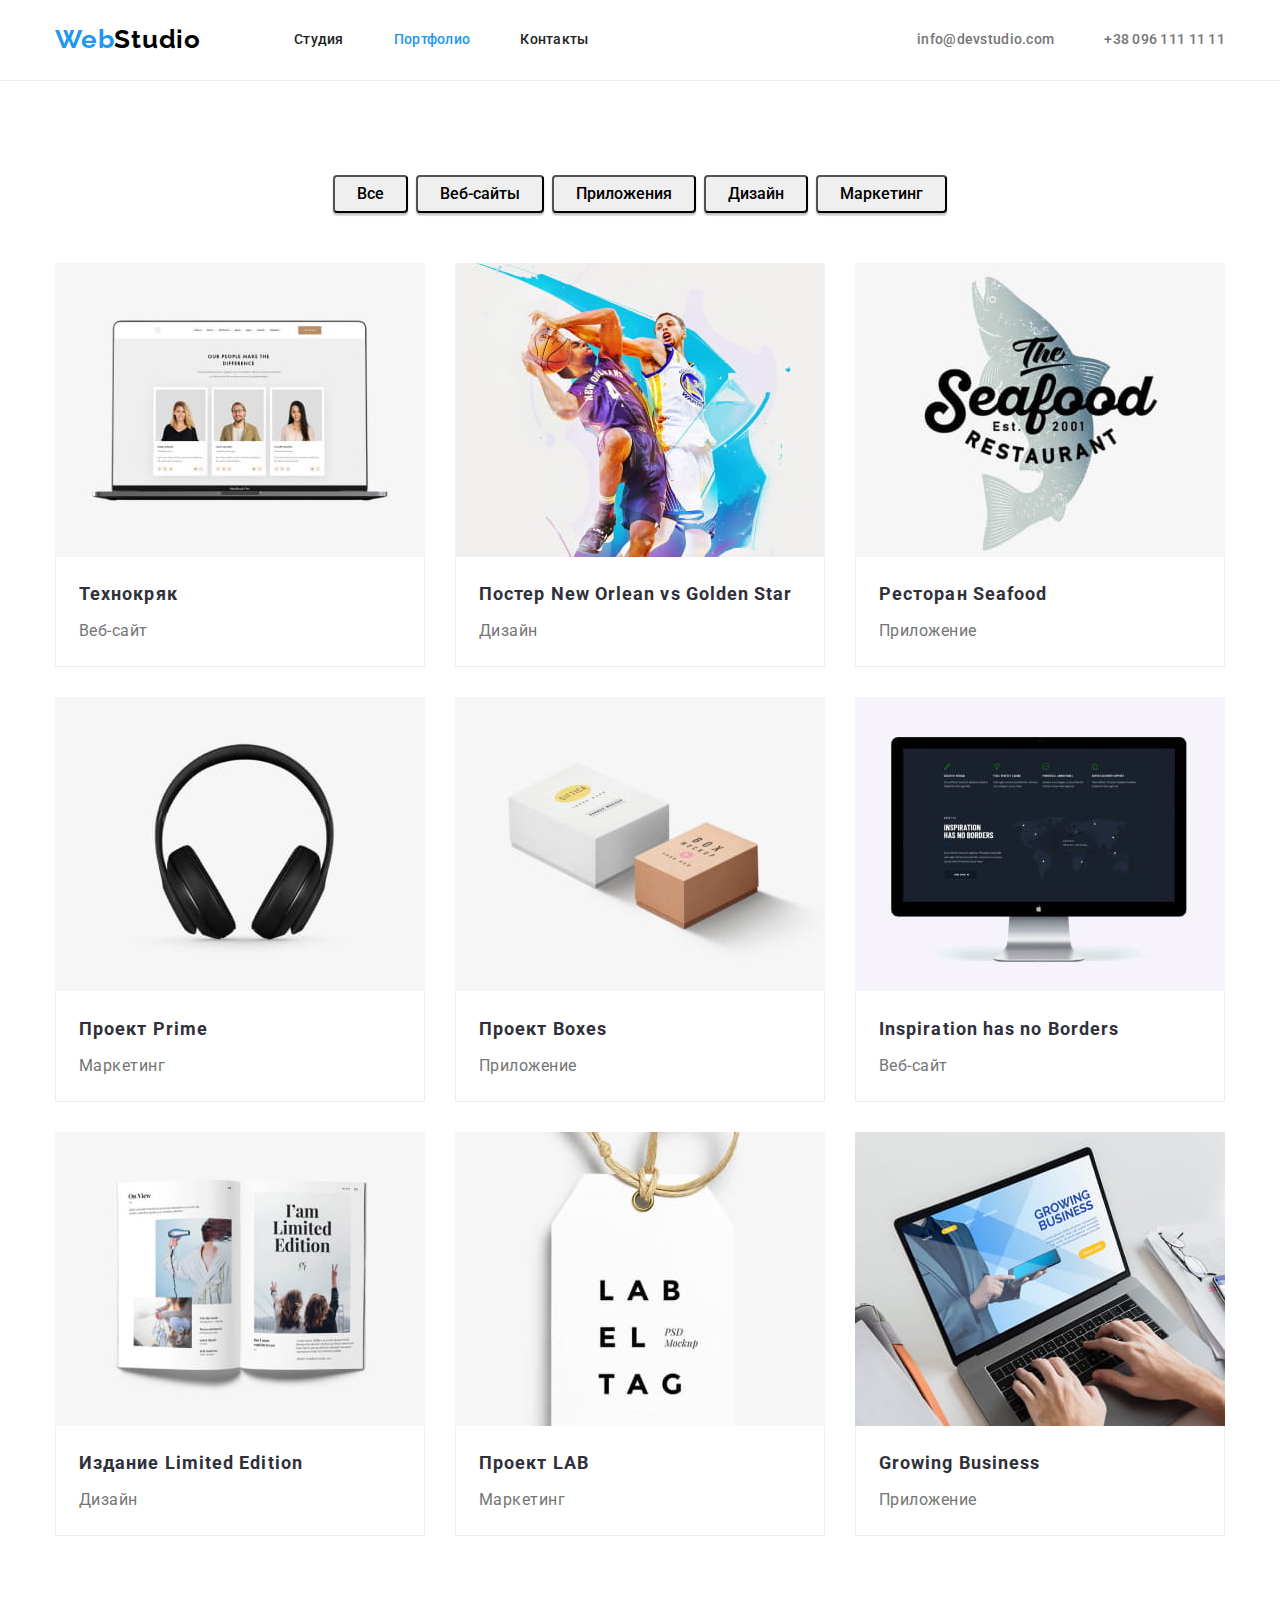
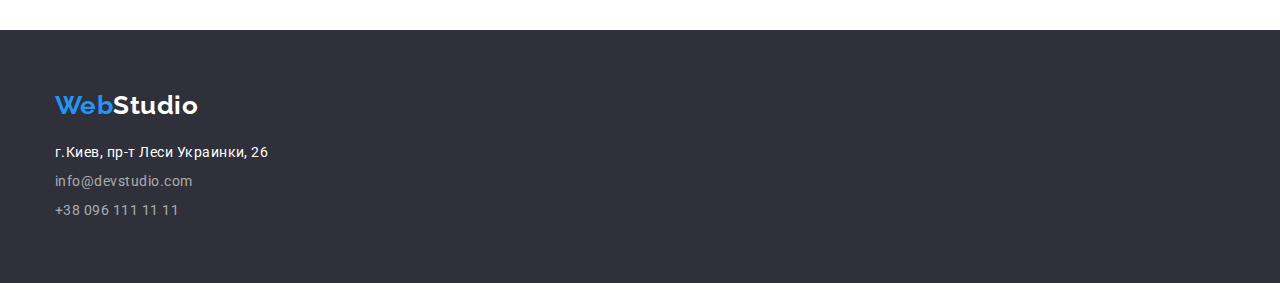
==== commit dfa9c2ed: "Some chenges sizes picture to pages" ====
--- a/portfolio.html
+++ b/portfolio.html
@@ -52,75 +52,93 @@
             <div class="projects">
                 <ul class="project-list list">
                     <li class="project"><a href="" class="ref">
-                            <img class="project-item" src="./images/usprojekt/imgtehno.jpg" alt="Экран ноутбука с фотографиями" width="367">
-                            <div class="project-card">
-                                <h2 class="project-name">Технокряк</h2>
-                                <p class="filter-name">Веб-сайт</p>
-                            </div>                            
+                            <img class="project-item" src="./images/usprojekt/imgtehno.jpg" alt="Экран ноутбука с фотографиями" width="370">
+                            <div class="project-border">
+                                <div class="project-card">
+                                    <h2 class="project-name">Технокряк</h2>
+                                    <p class="filter-name">Веб-сайт</p>
+                                </div>
+                            </div>                                                     
                         </a>
                     </li>
                     <li class="project"><a href="" class="ref">
-                            <img class="project-item" src="./images/usprojekt/imgbasket.jpg" alt="Два баскетболиста" width="367">
-                            <div class="project-card">
-                                <h2 class="project-name">Постер <span lang="en">New Orlean vs Golden Star</span></h2>
-                                <p class="filter-name">Дизайн</p>
-                            </div>                            
+                            <img class="project-item" src="./images/usprojekt/imgbasket.jpg" alt="Два баскетболиста" width="370">
+                            <div class="project-border">
+                                <div class="project-card">
+                                    <h2 class="project-name">Постер <span lang="en">New Orlean vs Golden Star</span></h2>
+                                    <p class="filter-name">Дизайн</p>
+                                </div>
+                            </div>                                                       
                         </a>
                     </li>
                     <li class="project"><a href="" class="ref">
-                            <img class="project-item" src="./images/usprojekt/imgfood.jpg" alt="Логотип ресторана" width="367">
-                            <div class="project-card">
-                                <h2 class="project-name">Ресторан <span lang="en">Seafood</span></h2>
-                                <p class="filter-name">Приложение</p>
-                            </div>                            
+                            <img class="project-item" src="./images/usprojekt/imgfood.jpg" alt="Логотип ресторана" width="370">
+                            <div class="project-border">
+                                <div class="project-card">
+                                    <h2 class="project-name">Ресторан <span lang="en">Seafood</span></h2>
+                                    <p class="filter-name">Приложение</p>
+                                </div>
+                            </div>                                                       
                         </a>
                     </li>
                     <li class="project"><a href="" class="ref">
-                            <img class="project-item" src="./images/usprojekt/imgheadphone.jpg" alt="Наушники" width="367">
-                            <div class="project-card">
-                                <h2 class="project-name">Проект <span lang="en">Prime</span></h2>
-                                <p class="filte-rname">Маркетинг</p>
-                            </div>                            
+                            <img class="project-item" src="./images/usprojekt/imgheadphone.jpg" alt="Наушники" width="370">
+                            <div class="project-border">
+                                <div class="project-card">
+                                    <h2 class="project-name">Проект <span lang="en">Prime</span></h2>
+                                    <p class="filter-name">Маркетинг</p>
+                                </div>
+                            </div>                                                       
                         </a>
                     </li>
                     <li class="project"><a href="" class="ref">
-                            <img class="project-item" src="./images/usprojekt/imgboxes.jpg" alt="Две разноцветные коробки" width="367">
-                            <div class="project-card">
-                                <h2 class="project-name">Проект <span lang="en">Boxes</span></h2>
-                                <p class="filter-name">Приложение</p>
-                            </div>                            
+                            <img class="project-item" src="./images/usprojekt/imgboxes.jpg" alt="Две разноцветные коробки" width="370">
+                            <div class="project-border">
+                                <div class="project-card">
+                                    <h2 class="project-name">Проект <span lang="en">Boxes</span></h2>
+                                    <p class="filter-name">Приложение</p>
+                                </div>
+                            </div>                                                      
                         </a>
                     </li>
                     <li class="project"><a href="" class="ref">
-                            <img class="project-item" src="./images/usprojekt/imgmonic.jpg" alt="Монитор компьютера" width="367">
-                            <div class="project-card">
-                                <h2 class="project-name"><span lang="en">Inspiration has no Borders</span></h2>
-                                <p class="filter-name">Веб-сайт</p>
-                            </div>                            
+                            <img class="project-item" src="./images/usprojekt/imgmonic.jpg" alt="Монитор компьютера" width="370">
+                            <div class="project-border">
+                                <div class="project-card">
+                                    <h2 class="project-name"><span lang="en">Inspiration has no Borders</span></h2>
+                                    <p class="filter-name">Веб-сайт</p>
+                                </div>
+                            </div>                                                     
                         </a>
                     </li>
                     <li class="project"><a href="" class="ref">
-                            <img class="project-item" src="./images/usprojekt/imgmagazine.jpg" alt="Страницы журнала" width="367">
-                            <div class="project-card">
-                                <h2 class="project-name">Издание <span lang="en">Limited Edition</span></h2>
-                                <p class="filter-name">Дизайн</p>
-                            </div>                            
+                            <img class="project-item" src="./images/usprojekt/imgmagazine.jpg" alt="Страницы журнала" width="370">
+                            <div class="project-border">
+                                <div class="project-card">
+                                    <h2 class="project-name">Издание <span lang="en">Limited Edition</span></h2>
+                                    <p class="filter-name">Дизайн</p>
+                                </div>
+                            </div>                                                       
                         </a>
                     </li>
                     <li class="project"><a href="" class="ref">
-                            <img class="project-item" src="./images/usprojekt/imgtag.jpg" alt="Ярлык проекта" width="367">
-                            <div class="project-card">
-                                <h2 class="project-name">Проект <span lang="en">LAB</span></h2>
-                                <p class="filter-name">Маркетинг</p>
-                            </div>                            
+                            <img class="project-item" src="./images/usprojekt/imgtag.jpg" alt="Ярлык проекта" width="370">
+                            <div class="project-border">
+                                <div class="project-card">
+                                    <h2 class="project-name">Проект <span lang="en">LAB</span></h2>
+                                    <p class="filter-name">Маркетинг</p>
+                                </div>
+                            </div>                                                        
                         </a>
                     </li>
                     <li class="project"><a href="" class="ref">
-                            <img class="project-item" src="./images/usprojekt/imglaptop.jpg" alt="Человек работающий на ноутбуке" width="367">
-                            <div class="project-card">
-                                <h2 class="project-name"><span lang="en">Growing Business</span></h2>
-                                <p class="filter-name">Приложение</p>
-                            </div>                            
+                            <img class="project-item" src="./images/usprojekt/imglaptop.jpg" alt="Человек работающий на ноутбуке" width="370">
+                            <div class="project-border">
+                                <div class="project-card">
+                                    <h2 class="project-name"><span lang="en">Growing Business</span></h2>
+                                    <p class="filter-name">Приложение</p>
+                                </div>
+                            </div>                                                        
                         </a>
                     </li>
                 </ul>
--- a/css/style.css
+++ b/css/style.css
@@ -38,14 +38,13 @@
 /* Navigation*/
 
 .hat {
-  border: 1px solid #ECECEC;
+  border-bottom: 1px solid #ECECEC;
   font-weight: 500;
   font-size: 14px;
   line-height: 1.14;
   letter-spacing: 0.02em;
 }
 .container {
-  outline: 2px solid red;
   width: 1200px;
   padding-left: 15px;
   padding-right: 15px;
@@ -336,22 +335,28 @@
   flex-wrap: wrap;  
   background: var(--secondary-color);  
 }
-.project {
-  border: 1px solid #EEEEEE; 
-}
 .project:not(:nth-child(3n)) {
   margin-right: 30px;  
 }
 .project:not(:nth-child(n + 7)) {
   margin-bottom: 30px;
 }
+
 .project-item {
-  margin-bottom: 16px;
+  margin-bottom: 0px;
+}
+.project-border {
+  border-right: 1px solid #EEEEEE;
+  border-bottom: 1px solid #EEEEEE;
+  border-left: 1px solid #EEEEEE;
+  margin-top: -4px;
+  padding-top: 4px;
 }
 .project-card {
+  padding-top: 15px;
   margin-right: 23px;
-  margin-bottom: 16px;
-  margin-left: 23px;
+  margin-bottom: 20px;
+  margin-left: 23px;  
 }
 .project-name {
   margin-bottom: 4px;
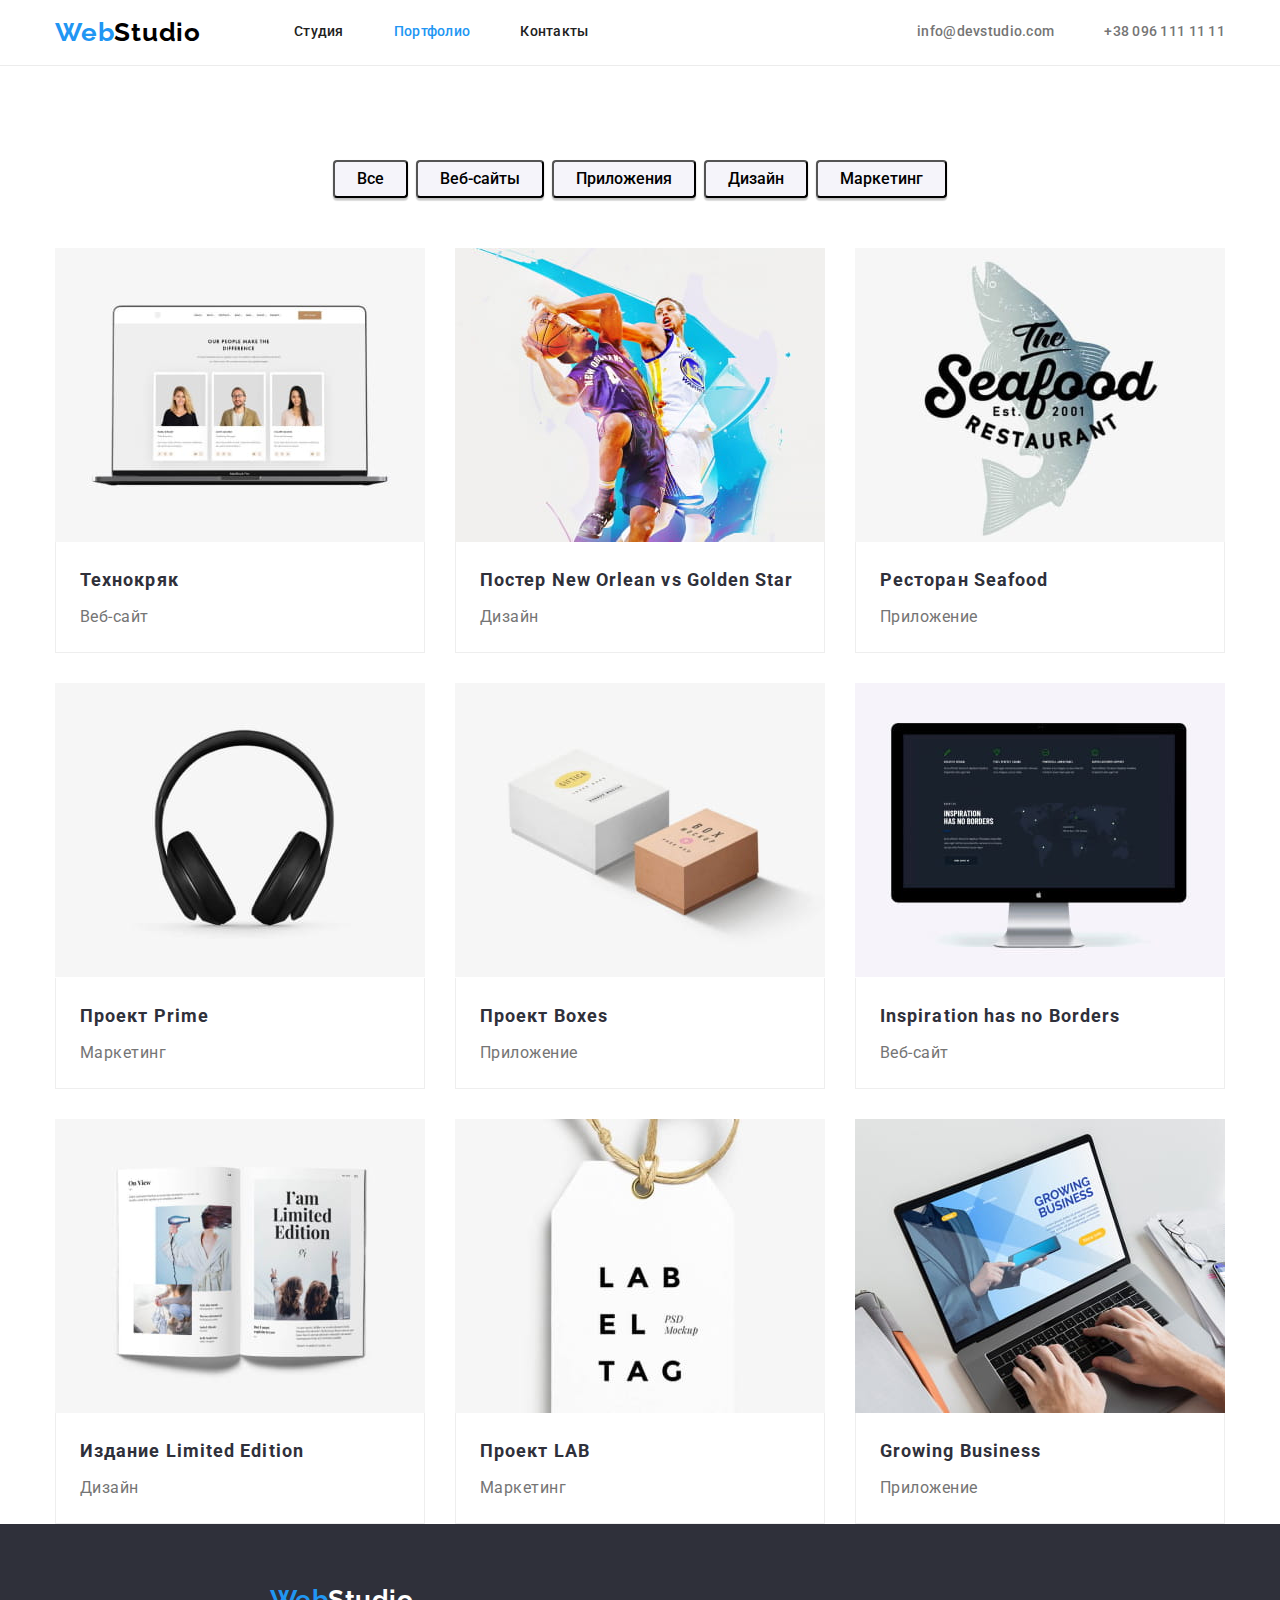
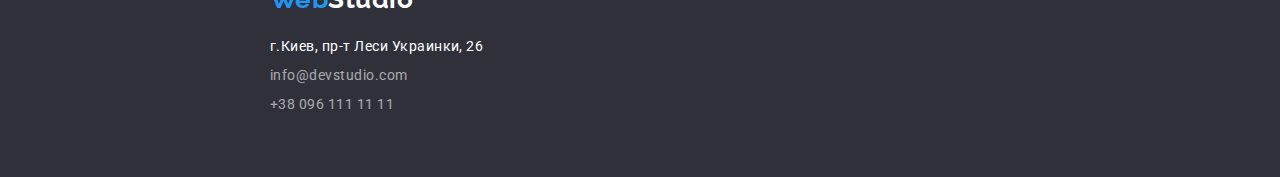
==== commit af71b5bb: "Add some changes to pages" ====
--- a/portfolio.html
+++ b/portfolio.html
@@ -24,10 +24,10 @@
                 </ul>
             </nav>
             <ul class="auth-nav list">
-                <li class="item">
+                <li class="auth-nav item">
                     <a href="mailto:info@devstudio.com" class="link ref">info@devstudio.com </a>
                 </li>
-                <li class="item">
+                <li class="auth-nav item">
                     <a href="tel:+380961111111" class="link ref"> +38 096 111 11 11 </a>
                 </li>
             </ul>
@@ -39,105 +39,85 @@
             <div class="container">
                 <h1 class="header hidden">Наши проекты</h1>
                 <!-- Filters -->
-                <div class="filters">
                 <ul class="list rectangles">
                     <li class="rectangle"><button type="button" class="filter">Все</button></li>
                     <li class="rectangle"><button type="button" class="filter">Веб-сайты</button></li>
                     <li class="rectangle"><button type="button" class="filter">Приложения</button></li>
                     <li class="rectangle"><button type="button" class="filter">Дизайн</button></li>
                     <li class="rectangle"><button type="button" class="filter">Маркетинг</button></li>
-                </ul>
-                <!-- Projects -->
-                </div>
+                </ul>          
+        <!-- Projects -->
             <div class="projects">
                 <ul class="project-list list">
                     <li class="project"><a href="" class="ref">
                             <img class="project-item" src="./images/usprojekt/imgtehno.jpg" alt="Экран ноутбука с фотографиями" width="370">
                             <div class="project-border">
-                                <div class="project-card">
                                     <h2 class="project-name">Технокряк</h2>
                                     <p class="filter-name">Веб-сайт</p>
-                                </div>
                             </div>                                                     
                         </a>
                     </li>
                     <li class="project"><a href="" class="ref">
                             <img class="project-item" src="./images/usprojekt/imgbasket.jpg" alt="Два баскетболиста" width="370">
                             <div class="project-border">
-                                <div class="project-card">
                                     <h2 class="project-name">Постер <span lang="en">New Orlean vs Golden Star</span></h2>
                                     <p class="filter-name">Дизайн</p>
-                                </div>
                             </div>                                                       
                         </a>
                     </li>
                     <li class="project"><a href="" class="ref">
                             <img class="project-item" src="./images/usprojekt/imgfood.jpg" alt="Логотип ресторана" width="370">
                             <div class="project-border">
-                                <div class="project-card">
                                     <h2 class="project-name">Ресторан <span lang="en">Seafood</span></h2>
                                     <p class="filter-name">Приложение</p>
-                                </div>
                             </div>                                                       
                         </a>
                     </li>
                     <li class="project"><a href="" class="ref">
                             <img class="project-item" src="./images/usprojekt/imgheadphone.jpg" alt="Наушники" width="370">
                             <div class="project-border">
-                                <div class="project-card">
                                     <h2 class="project-name">Проект <span lang="en">Prime</span></h2>
                                     <p class="filter-name">Маркетинг</p>
-                                </div>
                             </div>                                                       
                         </a>
                     </li>
                     <li class="project"><a href="" class="ref">
                             <img class="project-item" src="./images/usprojekt/imgboxes.jpg" alt="Две разноцветные коробки" width="370">
                             <div class="project-border">
-                                <div class="project-card">
                                     <h2 class="project-name">Проект <span lang="en">Boxes</span></h2>
                                     <p class="filter-name">Приложение</p>
-                                </div>
                             </div>                                                      
                         </a>
                     </li>
                     <li class="project"><a href="" class="ref">
                             <img class="project-item" src="./images/usprojekt/imgmonic.jpg" alt="Монитор компьютера" width="370">
                             <div class="project-border">
-                                <div class="project-card">
                                     <h2 class="project-name"><span lang="en">Inspiration has no Borders</span></h2>
                                     <p class="filter-name">Веб-сайт</p>
-                                </div>
                             </div>                                                     
                         </a>
                     </li>
                     <li class="project"><a href="" class="ref">
                             <img class="project-item" src="./images/usprojekt/imgmagazine.jpg" alt="Страницы журнала" width="370">
                             <div class="project-border">
-                                <div class="project-card">
                                     <h2 class="project-name">Издание <span lang="en">Limited Edition</span></h2>
                                     <p class="filter-name">Дизайн</p>
-                                </div>
                             </div>                                                       
                         </a>
                     </li>
                     <li class="project"><a href="" class="ref">
                             <img class="project-item" src="./images/usprojekt/imgtag.jpg" alt="Ярлык проекта" width="370">
                             <div class="project-border">
-                                <div class="project-card">
                                     <h2 class="project-name">Проект <span lang="en">LAB</span></h2>
                                     <p class="filter-name">Маркетинг</p>
-                                </div>
                             </div>                                                        
                         </a>
                     </li>
                     <li class="project"><a href="" class="ref">
                             <img class="project-item" src="./images/usprojekt/imglaptop.jpg" alt="Человек работающий на ноутбуке" width="370">
                             <div class="project-border">
-                                <div class="project-card">
                                     <h2 class="project-name"><span lang="en">Growing Business</span></h2>
                                     <p class="filter-name">Приложение</p>
-                                </div>
                             </div>                                                        
                         </a>
                     </li>
--- a/css/style.css
+++ b/css/style.css
@@ -4,7 +4,7 @@
   --animation-color: #2196F3;
   --paragraph-text-color: #757575;
   --background-main-color: #2F303A;
-   
+   --background-grey-color: #F5F4FA;
 }
 
 h1,
@@ -21,9 +21,9 @@
    /* main text color */
   color: #212121;    
 }
-.section {
+.section {    
+  /* padding-bottom: 94px; */
   padding-top: 94px;
-  padding-bottom: 94px;
 }
 
 .ref {
@@ -56,8 +56,6 @@
   align-items: center;
 }
 .logo {
-  margin-top: 24px;
-  margin-bottom: 25px;
   letter-spacing: 0.03em;
   
   color: #000000;
@@ -77,6 +75,10 @@
   padding: 0;
   margin-left: 93px;
 }
+.site-nav.item {
+  padding-top: 24px;
+  padding-bottom: 25px;
+}
 .site-nav .link{  
   color: currentColor;   
 }
@@ -90,6 +92,10 @@
 .auth-nav.list {
   padding-left: 0;
   margin-left: auto;
+}
+.auth-nav.item {
+  padding-top: 24px;
+  padding-bottom: 25px;
 }
 .auth-nav .link{
     color: var(--paragraph-text-color);   
@@ -103,10 +109,13 @@
 /* hero */
 .hero {
 text-align: center;
+padding-bottom: 200px;
 background-color: var(--background-main-color);
 }
 .slogan {
   width: 1200px;
+  margin-right: auto;
+  margin-left: auto;
   margin-bottom: 30px;
   font-weight: 900;
   font-size: 44px;
@@ -116,8 +125,7 @@
   
   color: var(--secondary-color);  
 }
-.button {
-  margin-bottom: 200px;
+.button { 
   font-family: inherit;
   background-color: var(--animation-color);
   box-shadow: 0px 4px 4px rgba(0, 0, 0, 0.15);
@@ -133,7 +141,7 @@
 }
 .button:hover,
 .button:focus {
-  background: #188CE8;  
+  background:var(--animation-color);  
 }
 
 /* section features */
@@ -163,6 +171,11 @@
   line-height: 1.14;
   text-transform: uppercase;   
 }
+.text {
+  font-size: 14px;
+  line-height: 1.71;
+  color: var(--paragraph-text-color);
+}
 .features.list {
   flex-wrap: wrap;
 }
@@ -174,12 +187,16 @@
   margin-right: 0;
 }
 /* section specialization */
-
+.works {
+  padding-bottom: 94px;
+}
 .specialization {
-  width: 376px;
+  text-align: center;
+  padding-bottom: 50px;
+  /* width: 376px;
   margin-right: auto;
   margin-left: auto;
-  margin-bottom: 50px;
+  margin-bottom: 50px; */
 }
 .specialization-list {
   width: 370px;
@@ -201,13 +218,16 @@
   /* section team  */
 
 .team {
-  background: #F5F4FA;
+  padding-bottom: 94px;
+  background: var(--background-grey-color);
 }
 .team-list {
-  width: 264px;
+  text-align: center;
+  padding-bottom: 50px;  
+  /* width: 264px;
   margin-right: auto;
   margin-left: auto;
-  margin-bottom: 50px;
+  margin-bottom: 50px; */
 }
 .team-staff {
   display: block;
@@ -251,17 +271,15 @@
 .infooter {
   padding-top: 60px;
 }
-.box {  
-  display: inline-flex;
+.box {    
   padding-top: 60px;
   padding-bottom: 60px;
-  flex-direction: column;
-  width: 231px;
+  padding-left: 215px; 
+   
 }
 .footer-logo { 
-  display: inline-block;
-  width: 145px;
-  margin-bottom: 20px;  
+  display: block;  
+  padding-bottom: 20px;  
   color: var(--secondary-color);
   font-family: 'Raleway', sans-serif;
   font-weight: 700;
@@ -272,10 +290,8 @@
   color: var(--animation-color);
   font-family: 'Raleway', sans-serif;
 }
-.address-list {
-  display: inline-flex;
-  flex-direction: column;
-  width: 231px;
+.address-list {  
+  flex-direction: column;  
   padding-left: 0;
   list-style-type: none;  
 }
@@ -320,6 +336,7 @@
   font-weight: 500;
   font-size: 16px;
   line-height: 1.62;
+  background-color: var(--background-grey-color);
   box-shadow: 0px 3px 1px rgba(0, 0, 0, 0.1),
   0px 1px 2px rgba(0, 0, 0, 0.08),
   0px 2px 2px rgba(0, 0, 0, 0.12);
@@ -341,7 +358,6 @@
 .project:not(:nth-child(n + 7)) {
   margin-bottom: 30px;
 }
-
 .project-item {
   margin-bottom: 0px;
 }
@@ -349,14 +365,11 @@
   border-right: 1px solid #EEEEEE;
   border-bottom: 1px solid #EEEEEE;
   border-left: 1px solid #EEEEEE;
+  padding-right: 24px;
+  padding-left: 24px;
+  padding-bottom: 20px;
   margin-top: -4px;
-  padding-top: 4px;
-}
-.project-card {
-  padding-top: 15px;
-  margin-right: 23px;
-  margin-bottom: 20px;
-  margin-left: 23px;  
+  padding-top: 20px;
 }
 .project-name {
   margin-bottom: 4px;
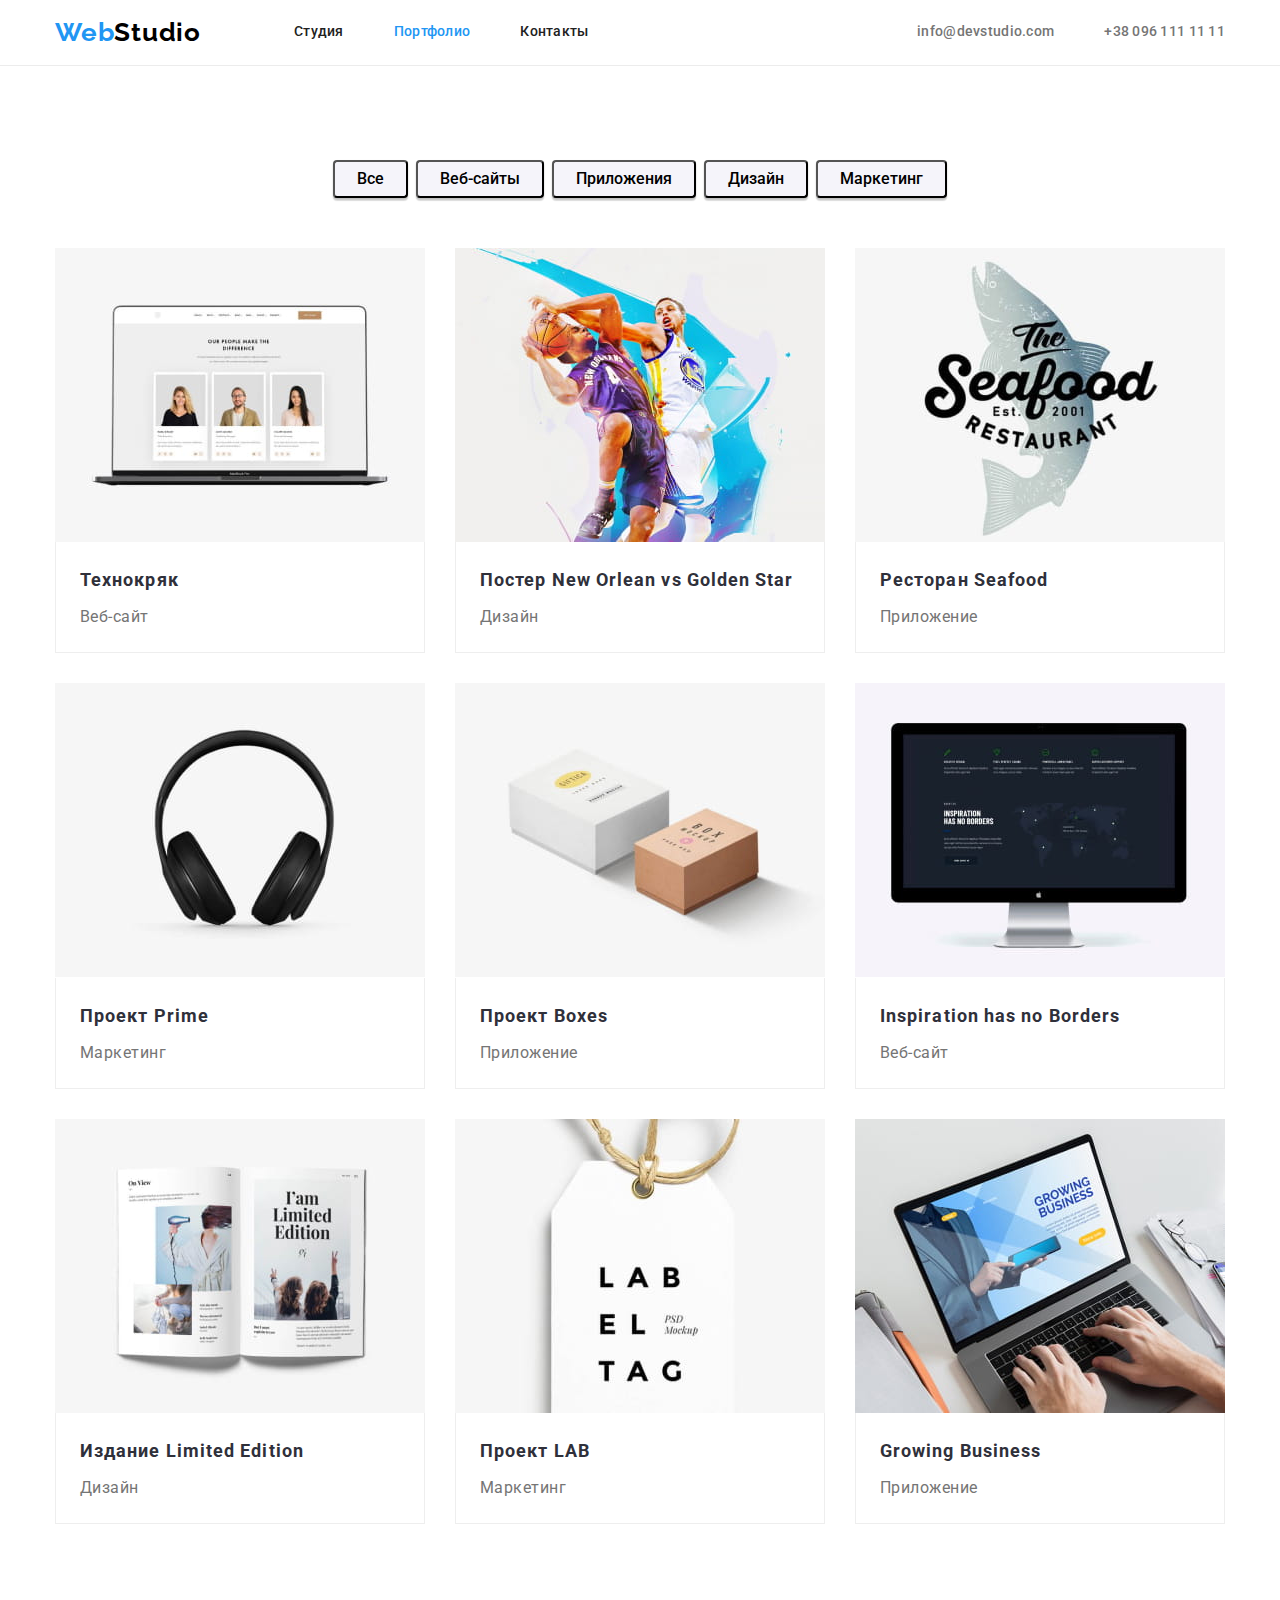
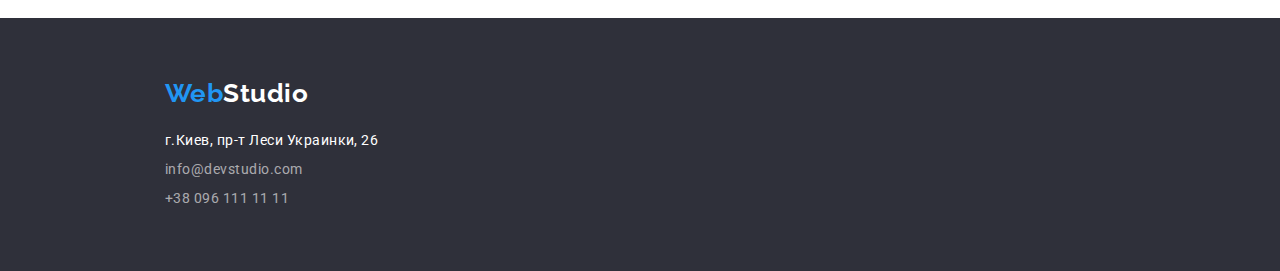
==== commit 321f508f: "Add padding to footer page Portfolio" ====
--- a/portfolio.html
+++ b/portfolio.html
@@ -19,7 +19,7 @@
             <nav>
                 <ul class="site-nav list">
                     <li class="site-nav item"><a href="./index.html" class="link ref">Студия</a></li>
-                    <li class="site-nav item"><a href="" class="link current ref"> Портфолио</a></li>
+                    <li class="site-nav item"><a href="" class="link ref current"> Портфолио</a></li>
                     <li class="site-nav item"><a href="" class="link ref">Контакты</a></li>
                 </ul>
             </nav>
@@ -35,7 +35,7 @@
     </header>
     <main>
         <!-- Our Projects -->
-       <section class="section">
+       <section class="projects section">
             <div class="container">
                 <h1 class="header hidden">Наши проекты</h1>
                 <!-- Filters -->
@@ -47,7 +47,7 @@
                     <li class="rectangle"><button type="button" class="filter">Маркетинг</button></li>
                 </ul>          
         <!-- Projects -->
-            <div class="projects">
+                <div>
                 <ul class="project-list list">
                     <li class="project"><a href="" class="ref">
                             <img class="project-item" src="./images/usprojekt/imgtehno.jpg" alt="Экран ноутбука с фотографиями" width="370">
@@ -128,25 +128,22 @@
     </main>
     <!-- Footer -->
     <footer>
-        <section class="footer container">
-            <div class="infooter box">
-                <a href="/" lang="en" class="footer-logo ref"><span>Web</span>Studio</a>
-                <address>
-                    <ul class="address-list">
-                        <li class="address-item">
-                            <a href="/" class="post ref">г.Киев, пр-т Леси Украинки, 26</a>
-                        </li>
-                        <li class="address-item">
-                            <a href="mailto:info@devstudio.com" class="address contacts ref">info@devstudio.com </a>
-                        </li>
-                        <li class="address-item">
-                            <a href="tel:+380961111111" class="contacts ref"> +38 096 111 11 11 </a>
-                        </li>
-                    </ul>
-                </address>
-            </div>
-        </section>
-    
+        <div class="infooter box">
+            <a href="/" lang="en" class="footer-logo ref"><span>Web</span>Studio</a>
+            <address>
+                <ul class="address-list">
+                    <li class="address-item">
+                        <a href="/" class="post ref">г.Киев, пр-т Леси Украинки, 26</a>
+                    </li>
+                    <li class="address-item">
+                        <a href="mailto:info@devstudio.com" class="address contacts ref">info@devstudio.com </a>
+                    </li>
+                    <li class="address-item">
+                        <a href="tel:+380961111111" class="contacts ref"> +38 096 111 11 11 </a>
+                    </li>
+                </ul>
+            </address>
+        </div>
     </footer>
 </body>
 
--- a/css/style.css
+++ b/css/style.css
@@ -22,10 +22,8 @@
   color: #212121;    
 }
 .section {    
-  /* padding-bottom: 94px; */
   padding-top: 94px;
 }
-
 .ref {
   text-decoration: none;  
 }
@@ -141,7 +139,7 @@
 }
 .button:hover,
 .button:focus {
-  background:var(--animation-color);  
+  background-color: #188CE8;  
 }
 
 /* section features */
@@ -192,11 +190,7 @@
 }
 .specialization {
   text-align: center;
-  padding-bottom: 50px;
-  /* width: 376px;
-  margin-right: auto;
-  margin-left: auto;
-  margin-bottom: 50px; */
+  padding-bottom: 50px; 
 }
 .specialization-list {
   width: 370px;
@@ -223,11 +217,7 @@
 }
 .team-list {
   text-align: center;
-  padding-bottom: 50px;  
-  /* width: 264px;
-  margin-right: auto;
-  margin-left: auto;
-  margin-bottom: 50px; */
+  padding-bottom: 50px;   
 }
 .team-staff {
   display: block;
@@ -274,8 +264,7 @@
 .box {    
   padding-top: 60px;
   padding-bottom: 60px;
-  padding-left: 215px; 
-   
+  padding-left: 165px;    
 }
 .footer-logo { 
   display: block;  
@@ -347,6 +336,9 @@
 .filter:focus {
   background-color: var(--animation-color);
   color: var(--secondary-color);
+}
+.projects {
+  padding-bottom: 94px;
 }
 .project-list {
   flex-wrap: wrap;  
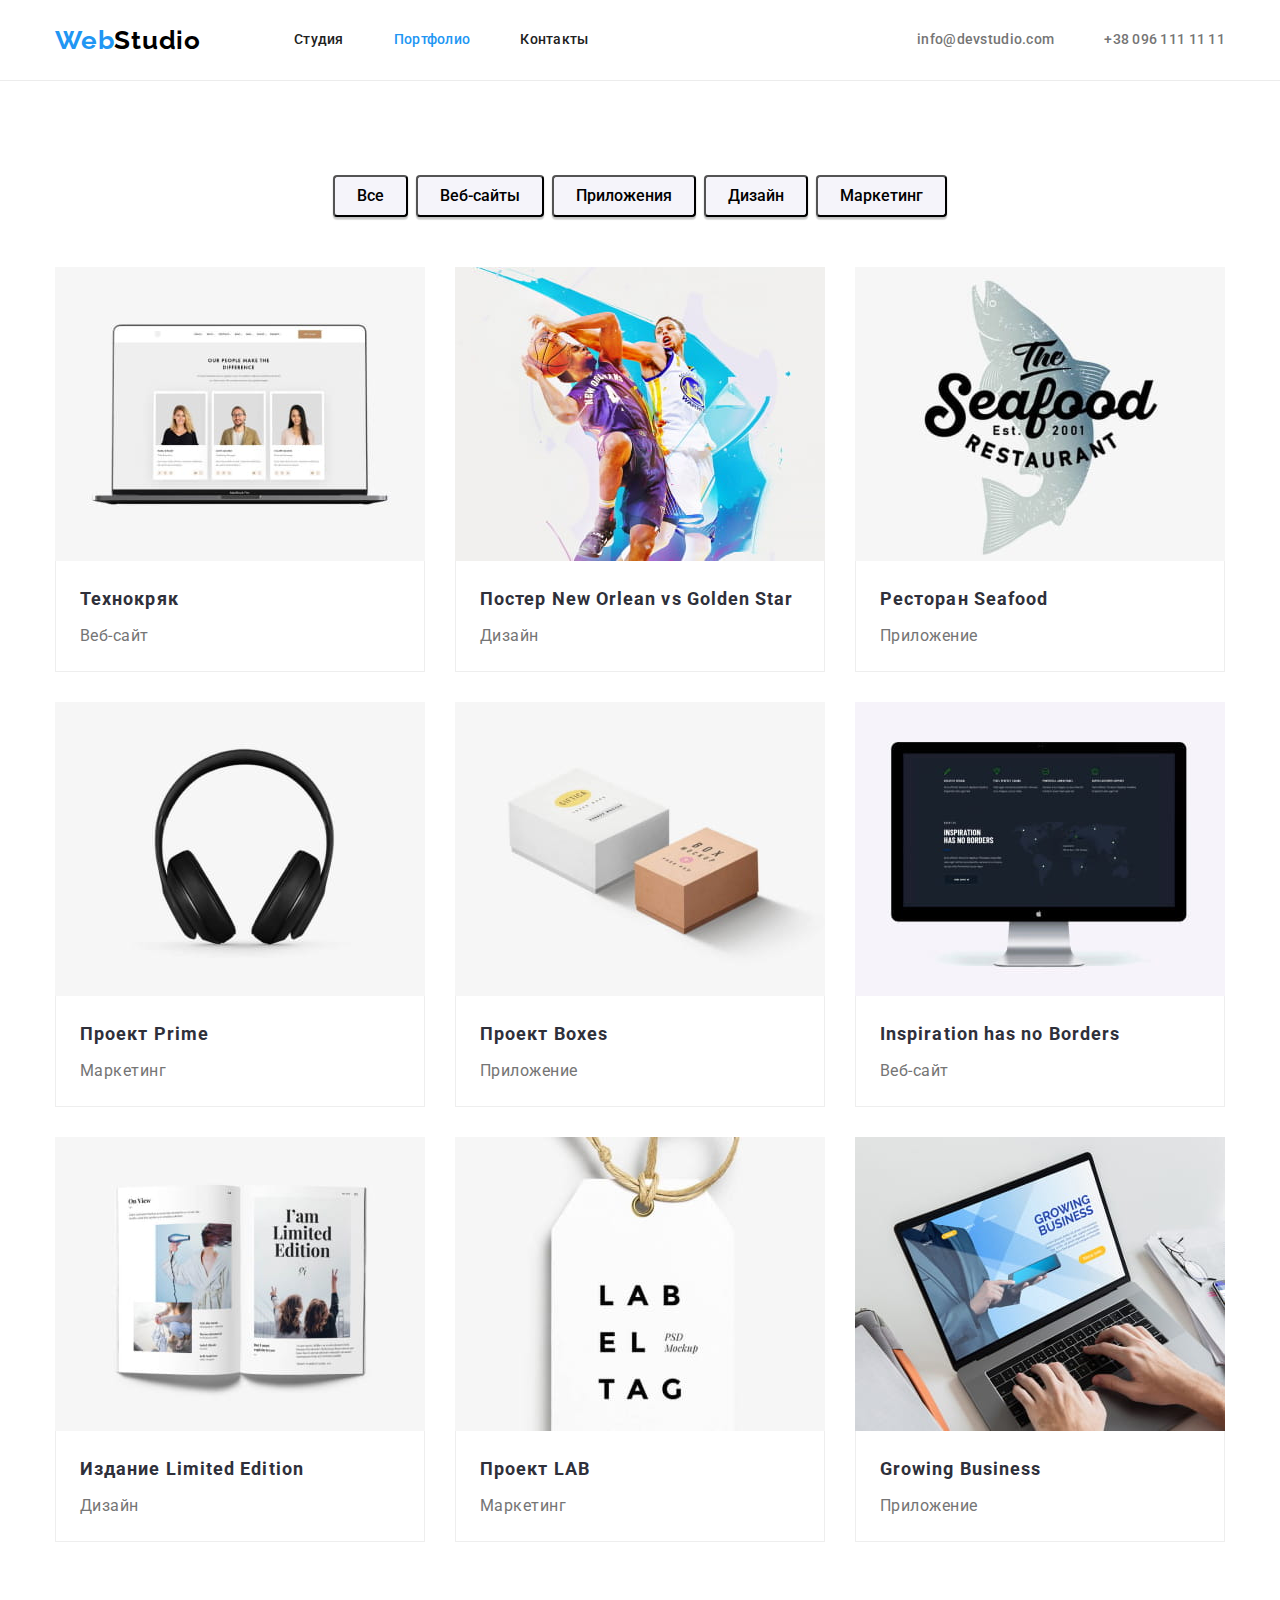
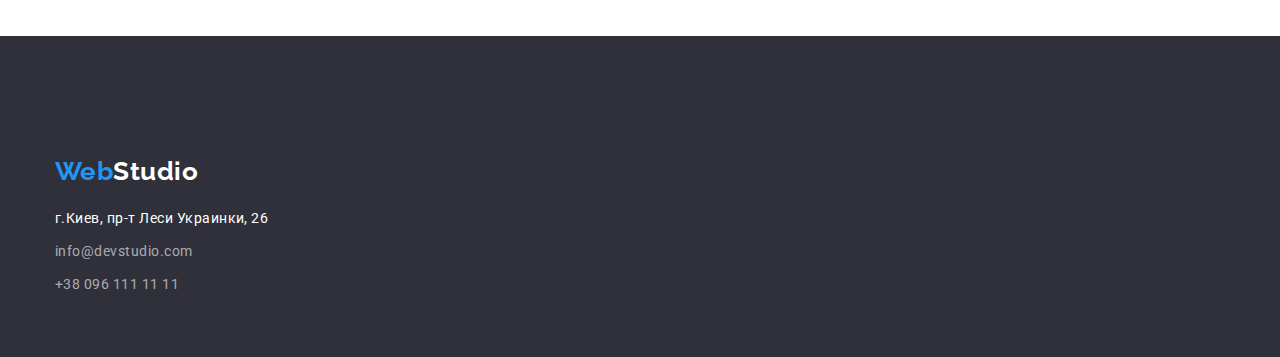
==== commit a3eee81a: "Add some changes to both pages" ====
--- a/portfolio.html
+++ b/portfolio.html
@@ -16,7 +16,7 @@
     <header class="hat">
         <div class="container main-nav">
             <a href="/" lang="en" class="logo ref"><span>Web</span>Studio</a>
-            <nav>
+            <nav class="main site-nav">
                 <ul class="site-nav list">
                     <li class="site-nav item"><a href="./index.html" class="link ref">Студия</a></li>
                     <li class="site-nav item"><a href="" class="link ref current"> Портфолио</a></li>
@@ -47,7 +47,6 @@
                     <li class="rectangle"><button type="button" class="filter">Маркетинг</button></li>
                 </ul>          
         <!-- Projects -->
-                <div>
                 <ul class="project-list list">
                     <li class="project"><a href="" class="ref">
                             <img class="project-item" src="./images/usprojekt/imgtehno.jpg" alt="Экран ноутбука с фотографиями" width="370">
@@ -123,11 +122,10 @@
                     </li>
                 </ul>
             </div>           
-        </div>
-       </section>
+        </section>
     </main>
     <!-- Footer -->
-    <footer>
+    <footer class="footer">
         <div class="infooter box">
             <a href="/" lang="en" class="footer-logo ref"><span>Web</span>Studio</a>
             <address>
--- a/css/style.css
+++ b/css/style.css
@@ -69,15 +69,13 @@
 .item:not(:last-child) {
   margin-right: 50px;
 }
-.site-nav.list {
-  padding: 0;
+.main.site-nav {
   margin-left: 93px;
 }
-.site-nav.item {
-  padding-top: 24px;
-  padding-bottom: 25px;
-}
-.site-nav .link{  
+.site-nav .link{ 
+  display: block; 
+  padding-top: 32px;
+  padding-bottom: 32px;
   color: currentColor;   
 }
 .site-nav .link:hover,
@@ -91,9 +89,10 @@
   padding-left: 0;
   margin-left: auto;
 }
-.auth-nav.item {
-  padding-top: 24px;
-  padding-bottom: 25px;
+.auth-nav .link {
+  display: block;
+  padding-top: 32px;
+  padding-bottom: 32px;
 }
 .auth-nav .link{
     color: var(--paragraph-text-color);   
@@ -107,6 +106,7 @@
 /* hero */
 .hero {
 text-align: center;
+padding-top: 200px;
 padding-bottom: 200px;
 background-color: var(--background-main-color);
 }
@@ -190,7 +190,7 @@
 }
 .specialization {
   text-align: center;
-  padding-bottom: 50px; 
+  margin-bottom: 50px; 
 }
 .specialization-list {
   width: 370px;
@@ -217,7 +217,7 @@
 }
 .team-list {
   text-align: center;
-  padding-bottom: 50px;   
+  margin-bottom: 50px;   
 }
 .team-staff {
   display: block;
@@ -232,12 +232,11 @@
 .team-staff:nth-child(4n) {
   margin-right: 0;
 }
-.team-player {
-  margin-bottom: 30px;
-}
+
 .card {
  text-align: center;
-  
+ padding-top: 30px;
+ padding-bottom: 30px;  
 }
 .staff {
   margin-bottom: 10px;
@@ -245,8 +244,7 @@
   font-size: 16px;
   line-height: 1.19;
  }
-.staff-job {
-  margin-bottom: 30px;
+.staff-job { 
   font-size: 16px;
   line-height: 1.19;
      
@@ -256,19 +254,23 @@
 /* Footer */
 
 footer {
+  padding-top: 60px;
+  padding-bottom: 60px;
   background: var(--background-main-color)
 }
 .infooter {
   padding-top: 60px;
 }
 .box {    
-  padding-top: 60px;
-  padding-bottom: 60px;
-  padding-left: 165px;    
+  width: 1200px;  
+  padding-right: 15px;  
+  padding-left: 15px;   
+  margin-right: auto; 
+  margin-left: auto;
 }
 .footer-logo { 
   display: block;  
-  padding-bottom: 20px;  
+  margin-bottom: 20px;  
   color: var(--secondary-color);
   font-family: 'Raleway', sans-serif;
   font-weight: 700;
@@ -285,7 +287,7 @@
   list-style-type: none;  
 }
 .address-item:not(:last-child) {
-  padding-bottom: 5px;
+  margin-bottom: 9px;
 }
 .post {
   font-style: normal;
@@ -320,7 +322,7 @@
   margin-left: 8px;
 }
 .filter {
-  padding: 4px 22px;
+  padding: 6px 22px;
   font-family: inherit;
   font-weight: 500;
   font-size: 16px;
@@ -351,7 +353,7 @@
   margin-bottom: 30px;
 }
 .project-item {
-  margin-bottom: 0px;
+  display: block;
 }
 .project-border {
   border-right: 1px solid #EEEEEE;
@@ -360,7 +362,6 @@
   padding-right: 24px;
   padding-left: 24px;
   padding-bottom: 20px;
-  margin-top: -4px;
   padding-top: 20px;
 }
 .project-name {
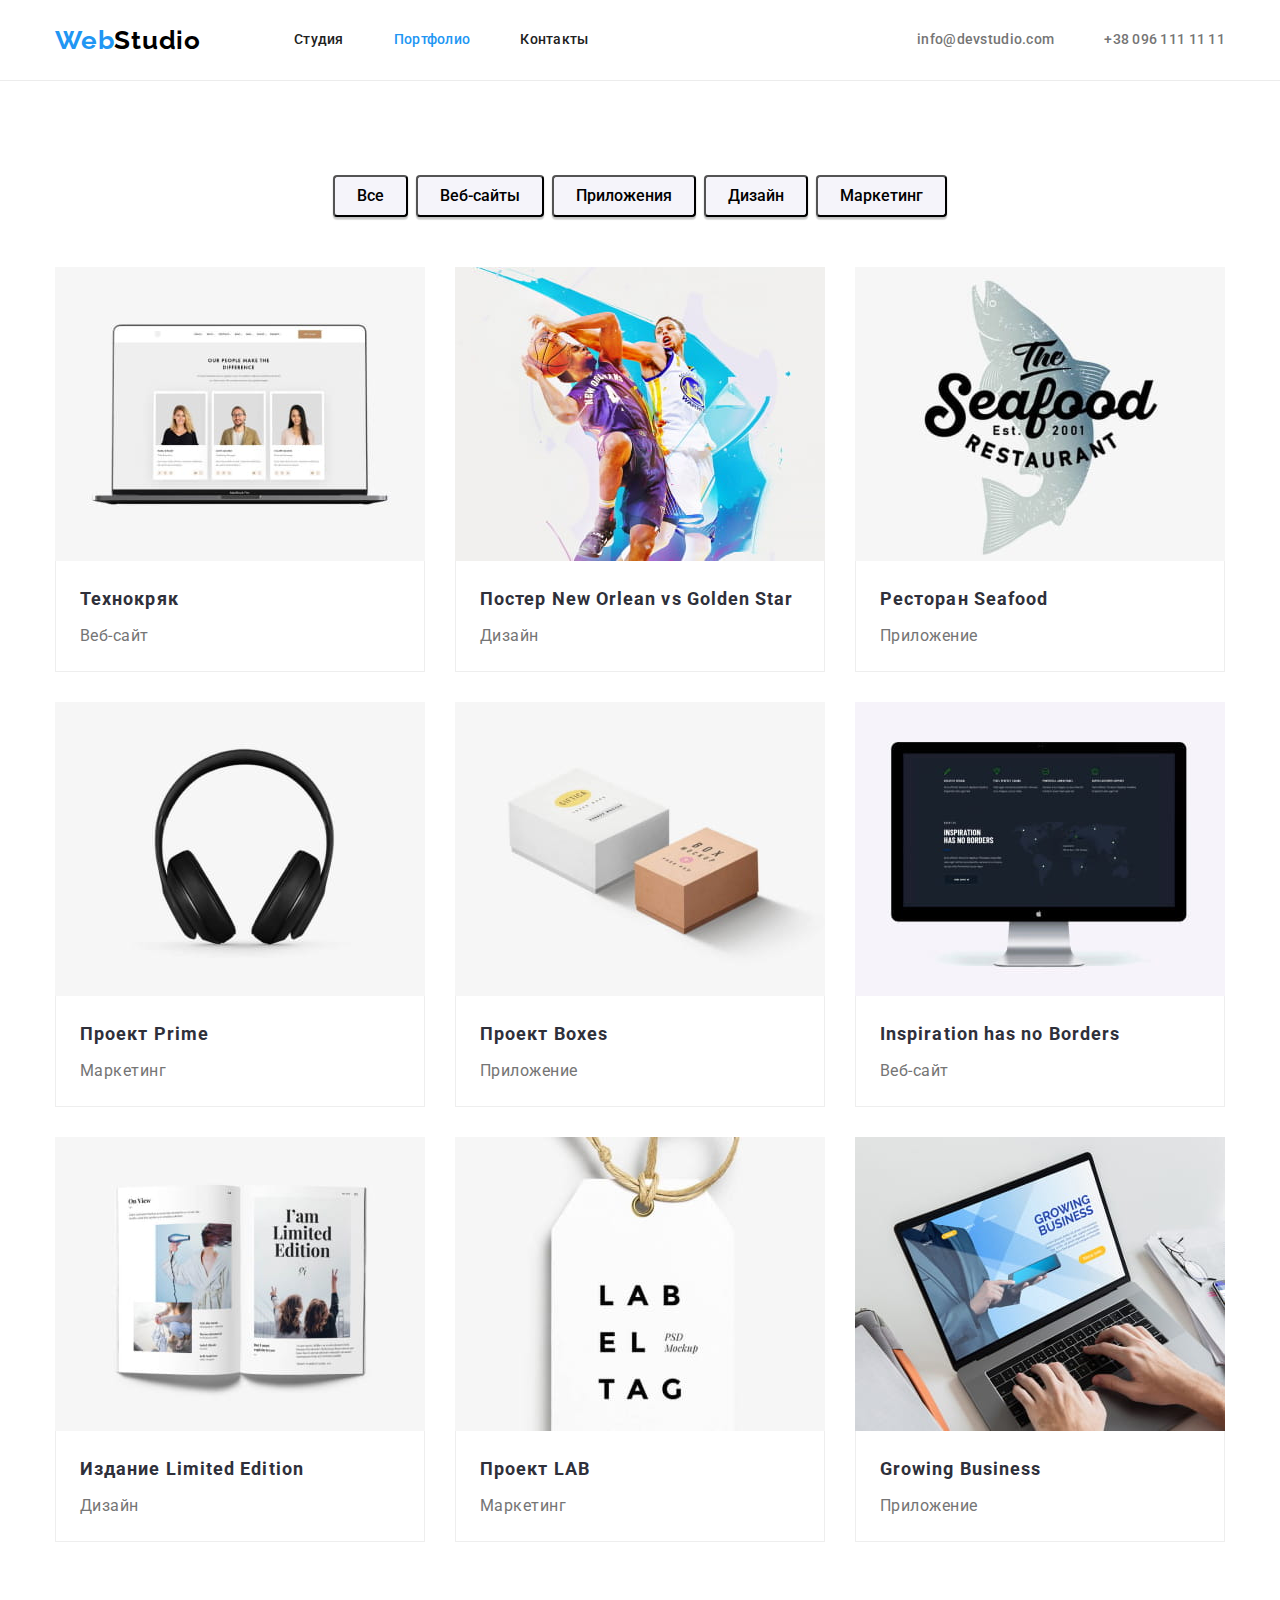
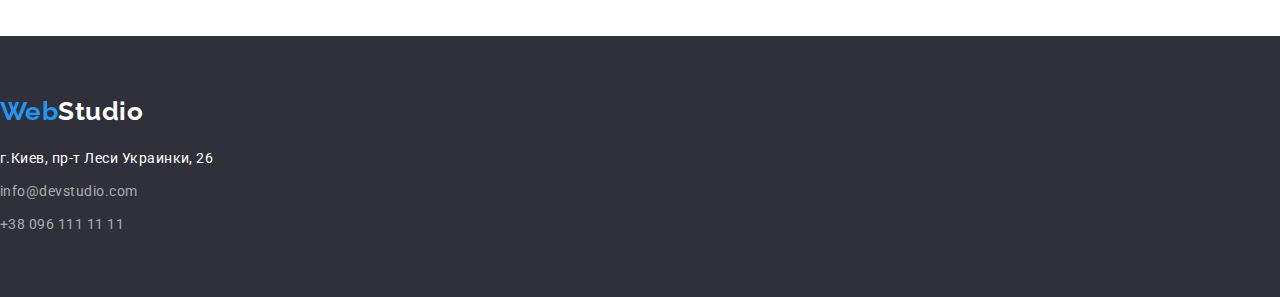
==== commit b2e66b5a: "Add some changes to footer and hero" ====
--- a/portfolio.html
+++ b/portfolio.html
@@ -126,7 +126,7 @@
     </main>
     <!-- Footer -->
     <footer class="footer">
-        <div class="infooter box">
+        <div class="box">
             <a href="/" lang="en" class="footer-logo ref"><span>Web</span>Studio</a>
             <address>
                 <ul class="address-list">
--- a/css/style.css
+++ b/css/style.css
@@ -110,8 +110,7 @@
 padding-bottom: 200px;
 background-color: var(--background-main-color);
 }
-.slogan {
-  width: 1200px;
+.slogan {  
   margin-right: auto;
   margin-left: auto;
   margin-bottom: 30px;
@@ -261,13 +260,13 @@
 .infooter {
   padding-top: 60px;
 }
-.box {    
+/* .box {    
   width: 1200px;  
   padding-right: 15px;  
   padding-left: 15px;   
   margin-right: auto; 
   margin-left: auto;
-}
+} */
 .footer-logo { 
   display: block;  
   margin-bottom: 20px;  
